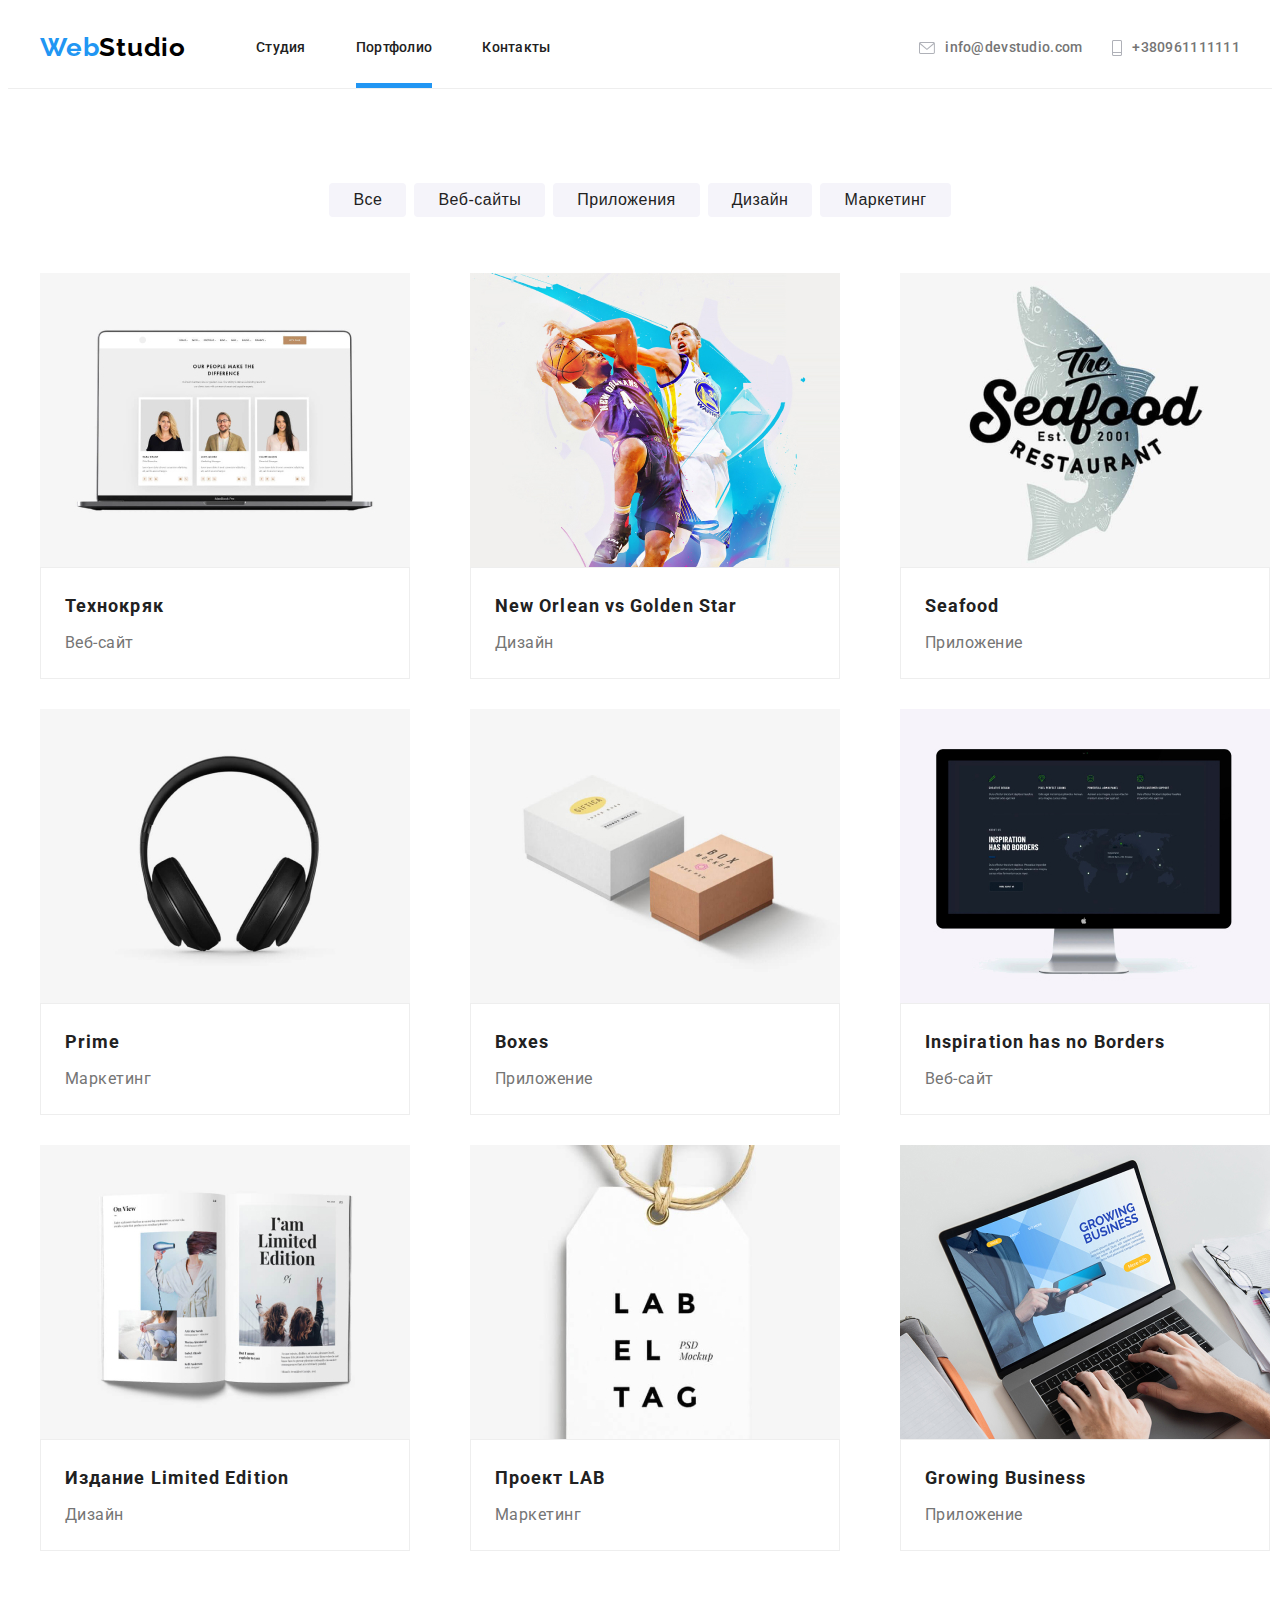
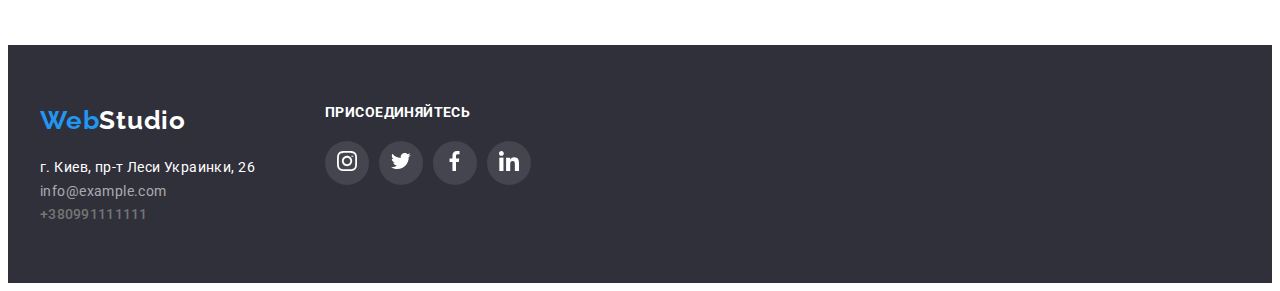
==== portfolio.html @ 155edfb6 "что-то делал))" ====
<!DOCTYPE html>
<html lang="ru">
  <head>
    <meta charset="UTF-8" />
    <meta http-equiv="X-UA-Compatible" content="IE=edge" />
    <meta name="viewport" content="width=device-width, initial-scale=1.0" />
    <title>Portfolio</title>
    <link rel="preconnect" href="https://fonts.gstatic.com" />
    <link
      href="https://fonts.googleapis.com/css2?family=Raleway:wght@700&family=Roboto:wght@400;500;700;900&display=swap"
      rel="stylesheet"
    />
    <link
      rel="stylesheet"
      href="https://cdnjs.cloudflare.com/ajax/libs/modern-normalize/1.0.0/modern-normalize.min.css"
      integrity="sha512-ISS7cAi1PEhQ8jnbJpJZMd29NlhNj4AWYyLOSp2CE/CsHxTCu+r+t0D2yoJudVrd0/8fTVPUVDzY5Tvli75u/g=="
      crossorigin="anonymous"
    />
    <link
      rel="stylesheet"
      href="https://cdnjs.cloudflare.com/ajax/libs/animate.css/4.1.1/animate.min.css"
    />
    <link rel="stylesheet" href="./css/style.css" />
  </head>
  <!--верхняя строка-->
  <body>
    <!--заголовок-->
    <header class="header">
      <div class="header-container">
        <nav class="navigation">
          <a
            class="logo-light-teme logo-text-header logo link"
            href="./portfolio.html"
            ><span class="logo-text">Web</span>Studio</a
          >

          <ul class="navigation-list list">
            <li class="navigation-item">
              <a class="navigation-link link" href="./index.html">Студия</a>
            </li>

            <li class="navigation-item">
              <a
                class="navigation-link link active-page-link"
                href="./portfolio.html"
                ><span class="active">Портфолио</span></a
              >
            </li>

            <li class="navigation-item">
              <a class="navigation-link link" href="">Контакты</a>
            </li>
          </ul>
        </nav>

        <ul class="contact-list list">
          <li class="header-links-item">
            <a href="mailto:info@devstudio.com" class="contact-link link"
              ><svg class="header-icons" fill="currentColour">
                <use href="./images/sprite.svg#icon-envelope"></use>
              </svg>
              info@devstudio.com</a
            >
          </li>
          <li class="header-links-item">
            <a href="tel:+380961111111" class="contact-link link"
              ><svg class="header-icons-tel" fill="currentColour">
                <use href="./images/sprite.svg#icon-Vector"></use>
              </svg>
              +380961111111</a
            >
          </li>
        </ul>
      </div>
    </header>
    <main>
      <!--Herro-->

      <section class="herro-portfolio">
        <div class="container">
          <h1 class="herro-title visually-hidden">Основной блок</h1>
          <ul class="herro-list list">
            <li class="herro-link">
              <button class="model-btn1" type="submit">Все</button>
            </li>
            <li class="herro-link">
              <button class="model-btn1" type="submit">Веб-сайты</button>
            </li>
            <li class="herro-link">
              <button class="model-btn1" type="submit">Приложения</button>
            </li>
            <li class="herro-link">
              <button class="model-btn1" type="submit">Дизайн</button>
            </li>
            <li class="herro-link">
              <button class="model-btn1" type="submit">Маркетинг</button>
            </li>
          </ul>

          <!--ABOUT-->

          <ul class="about-list-portfolio list">
            <li class="about-link">
              <a class="teem-list-link-wraper link" href=""
                ><div class="teem-list-content-wraper">
                  <img
                    class="img-about"
                    src="./images/portfolio/img1.jpg"
                    alt="ноутбук"
                    width="370"
                    height="294"
                  />
                  <p class="overlay">
                    Технокряк это современная площадка распространения
                    коронавируса. Компании используют эту платформу для
                    цифрового шпионажа и атак на защищённые сервера конкурентов.
                  </p>
                </div>
                <div class="about-border-portfolio">
                  <h2 class="about-title-portfolio">Технокряк</h2>
                  <p class="about-item link">Веб-сайт</p>
                </div></a
              >
            </li>
            <li class="about-link">
              <a class="teem-list-link-wraper link" href=""
                ><div class="teem-list-content-wraper">
                  <img
                    class="img-about"
                    src="./images/portfolio/img2.jpg"
                    alt="постер"
                    width="370"
                    height="294"
                  />
                  <p class="overlay">
                    Технокряк это современная площадка распространения
                    коронавируса. Компании используют эту платформу для
                    цифрового шпионажа и атак на защищённые сервера конкурентов.
                  </p>
                </div>

                <div class="about-border-portfolio">
                  <h2 class="about-title-portfolio">
                    New Orlean vs Golden Star
                  </h2>
                  <p class="about-item link">Дизайн</p>
                </div></a
              >
            </li>
            <li class="about-link">
              <a class="teem-list-link-wraper link" href=""
                ><div class="teem-list-content-wraper">
                  <img
                    class="img-about"
                    src="./images/portfolio/img3.jpg"
                    alt="ресторан"
                    width="370"
                    height="294"
                  />
                  <p class="overlay">
                    Технокряк это современная площадка распространения
                    коронавируса. Компании используют эту платформу для
                    цифрового шпионажа и атак на защищённые сервера конкурентов.
                  </p>
                </div>
                <div class="about-border-portfolio">
                  <h2 class="about-title-portfolio">Seafood</h2>
                  <p class="about-item link">Приложение</p>
                </div></a
              >
            </li>
            <li class="about-link">
              <a class="teem-list-link-wraper link" href="">
                <div class="teem-list-content-wraper">
                  <img
                    class="img-about"
                    src="./images/portfolio/img4.jpg"
                    alt="наушники"
                    width="370"
                    height="294"
                  />
                  <p class="overlay">
                    Технокряк это современная площадка распространения
                    коронавируса. Компании используют эту платформу для
                    цифрового шпионажа и атак на защищённые сервера конкурентов.
                  </p>
                </div>
                <div class="about-border-portfolio">
                  <h2 class="about-title-portfolio">Prime</h2>
                  <p class="about-item link">Маркетинг</p>
                </div></a
              >
            </li>
            <li class="about-link">
              <a class="teem-list-link-wraper link" href="">
                <div class="teem-list-content-wraper">
                  <img
                    class="img-about"
                    src="./images/portfolio/img5.jpg"
                    alt="проект"
                    width="370"
                    height="294"
                  />
                  <p class="overlay">
                    Технокряк это современная площадка распространения
                    коронавируса. Компании используют эту платформу для
                    цифрового шпионажа и атак на защищённые сервера конкурентов.
                  </p>
                </div>
                <div class="about-border-portfolio">
                  <h2 class="about-title-portfolio">Boxes</h2>
                  <p class="about-item link">Приложение</p>
                </div></a
              >
            </li>
            <li class="about-link">
              <a class="teem-list-link-wraper link" href=""
                ><div class="teem-list-content-wraper">
                  <img
                    class="img-about"
                    src="./images/portfolio/img6.jpg"
                    alt="монитор"
                    width="370"
                    height="294"
                  />
                  <p class="overlay">
                    Технокряк это современная площадка распространения
                    коронавируса. Компании используют эту платформу для
                    цифрового шпионажа и атак на защищённые сервера конкурентов.
                  </p>
                </div>
                <div class="about-border-portfolio">
                  <h2 class="about-title-portfolio">
                    Inspiration has no Borders
                  </h2>
                  <p class="about-item link">Веб-сайт</p>
                </div></a
              >
            </li>
            <li class="about-link">
              <a class="teem-list-link-wraper link" href=""
                ><div class="teem-list-content-wraper">
                  <img
                    class="img-about"
                    src="./images/portfolio/img7.jpg"
                    alt="книга"
                    width="370"
                    height="294"
                  />
                  <p class="overlay">
                    Технокряк это современная площадка распространения
                    коронавируса. Компании используют эту платформу для
                    цифрового шпионажа и атак на защищённые сервера конкурентов.
                  </p>
                </div>
                <div class="about-border-portfolio">
                  <h2 class="about-title-portfolio">Издание Limited Edition</h2>
                  <p class="about-item link">Дизайн</p>
                </div></a
              >
            </li>
            <li class="about-link">
              <a class="teem-list-link-wraper link" href=""
                ><div class="teem-list-content-wraper">
                  <img
                    class="img-about"
                    src="./images/portfolio/img8.jpg"
                    alt="дизайн"
                    width="370"
                    height="294"
                  />
                  <p class="overlay">
                    Технокряк это современная площадка распространения
                    коронавируса. Компании используют эту платформу для
                    цифрового шпионажа и атак на защищённые сервера конкурентов.
                  </p>
                </div>
                <div class="about-border-portfolio">
                  <h2 class="about-title-portfolio">Проект LAB</h2>
                  <p class="about-item link">Маркетинг</p>
                </div></a
              >
            </li>
            <li class="about-link">
              <a class="teem-list-link-wraper link" href=""
                ><div class="teem-list-content-wraper">
                  <img
                    class="img-about"
                    src="./images/portfolio/img9.jpg"
                    alt="ноутбук набор текста"
                    width="370"
                    height="294"
                  />
                  <p class="overlay">
                    Технокряк это современная площадка распространения
                    коронавируса. Компании используют эту платформу для
                    цифрового шпионажа и атак на защищённые сервера конкурентов.
                  </p>
                </div>
                <div class="about-border-portfolio">
                  <h2 class="about-title-portfolio">Growing Business</h2>
                  <p class="about-item link">Приложение</p>
                </div></a
              >
            </li>
          </ul>
        </div>
      </section>
    </main>
    <!--Footer-->
    <footer class="footer">
      <div class="footer-container">
        <div class="footer-wraper">
          <a
            class="logo-footer-link link logo-dark-teme logo-text-header"
            href="./index.html"
            ><span class="logo-text">Web</span>Studio</a
          >
          <address class="adress">
            <ul class="adreess-list list">
              <li class="adreess-link">
                <a
                  class="adress-item link"
                  href="https://goo.gl/maps/v6v7mnVKabn46PNZ7"
                  target="blank"
                  rel="noopener noreferrer"
                  >г. Киев, пр-т Леси Украинки, 26</a
                >
              </li>
              <li>
                <a class="adress-mail link" href="mailto:info@example.com"
                  >info@example.com</a
                >
              </li>
              <li>
                <a class="adress-tel link" href="+380991111111"
                  >+380991111111</a
                >
              </li>
            </ul>
          </address>
        </div>
        <div class="footer-wraper">
          <p class="invitation">Присоединяйтесь</p>
          <ul class="icon-list list">
            <li class="icon-list-item">
              <a href="" class="icon-item-link"
                ><div class="icon-thumb">
                  <svg class="footer-icons" width="20px" height="20px">
                    <use href="./images/sprite.svg#icon-instagram"></use>
                  </svg></div
              ></a>
            </li>
            <li class="icon-list-item">
              <a href="" class="icon-item-link"
                ><div class="icon-thumb">
                  <svg class="footer-icons" width="20px" height="20px">
                    <use href="./images/sprite.svg#icon-Vector6"></use>
                  </svg></div
              ></a>
            </li>
            <li class="icon-list-item">
              <a href="" class="icon-item-link"
                ><div class="icon-thumb">
                  <svg class="footer-icons" width="20px" height="20px">
                    <use href="./images/sprite.svg#icon-Vector7"></use>
                  </svg></div
              ></a>
            </li>
            <li class="icon-list-item">
              <a href="" class="icon-item-link"
                ><div class="icon-thumb">
                  <svg class="footer-icons" width="20px" height="20px">
                    <use href="./images/sprite.svg#icon-linkedin"></use>
                  </svg></div
              ></a>
            </li>
          </ul>
        </div>
      </div>
    </footer>
  </body>
</html>
---- css/style.css ----
:root {
  --main-font: 'Roboto', sans-serif;
  --secondary-font: Raleway, sans-serif;
  --akcent-color: #2196f3;
  --first-colour: #ffffff;
  --second-colour: #757575;
  --third-colour: #212121;
  --fourth-colour: #000000;
  --fives-colour: #eeeeee;
  --background-colour: #2f303a;
  --secondary-bg-colour: #f5f4fa;
  --vectorsbg: #f5f4fa;
  --vectors: #afb1b8;
  --footervectorsbg: rgba(255, 255, 255, 0.1);
}
body {
  font-family: var(--main-font);
}
h1,
h2,
h3,
h4,
h5,
h6,
p {
  margin: 0;
}
ul,
ol {
  margin: 0;
  padding: 0;
}
img {
  display: block;
}
.visually-hidden {
  position: absolute !important;
  clip: rect(1px 1px 1px 1px); /* IE6, IE7 */
  clip: rect(1px, 1px, 1px, 1px);
  padding: 0 !important;
  border: 0 !important;
  height: 1px !important;
  width: 1px !important;
  overflow: hidden;
}
.link {
  text-decoration: none;
}
.list {
  list-style: none;
}
.adress {
  font-style: normal;
}

.logo-text {
  font-family: 'Raleway', sans-serif;
  font-weight: bold;
  font-size: 26px;
  line-height: 1.19;
  letter-spacing: 0.03em;
  color: #2196f3;
}

.logo link {
  font-family: var(--secondary-font);

  font-weight: 700;
  font-size: 26px;
  line-height: 1.19;
  letter-spacing: 0.03em;

  /*color: #2196f3;*/
}
.container {
  width: 1200px;
  margin: 0 auto;
  padding-left: 15px;
  padding-right: 15px;
}
.header-container {
  width: 1200px;
  margin: 0 auto;
  padding-left: 15px;
  padding-right: 15px;
  display: flex;
}

/*===========HEADER==========*/
.header {
  display: flex;
  align-items: center;

  background-color: var(--first-colour);

  border-bottom: var(--fives-colour) 1px solid;
}
.header-icons-tel {
  width: 10px;
  height: 16px;
  margin-right: 10px;
}
.active-page-link {
  color: var(--akcent-color);
  position: relative;
  transition-duration: 250ms;
  transition-timing-function: cubic-bezier(0.4, 0, 0.2, 1);
}
.active-page-link:visited {
  color: var(--akcent-color);
}

.header-icons {
  width: 16px;
  height: 12px;
  margin-right: 10px;
}
.header-links-item {
  fill: var(--vectors);
}

.header-links-item:hover,
.header-links-item:focus {
  color: var(--akcent-color);
  fill: #2196f3;
}
.header-links-item:not(:last-child) {
  margin-left: auto;
  margin-right: 30px;
}
.img-about {
  display: flex;
}

.logo {
  margin-right: 70px;
  padding-top: 24px;
  padding-bottom: 25px;
}
.navigation {
  display: flex;
  align-items: center;
}
.navigation-list {
  display: flex;
  align-items: center;
}

.navigation-item:not(:last-child) {
  margin-right: 50px;
}
.logo-text-header {
  font-family: var(--secondary-font);
  font-style: normal;
  font-weight: bold;
  font-size: 26px;
  line-height: 1.19;

  letter-spacing: 0.03em;

  color: var(--fourth-colour);
}
.navigation-link {
  display: block;
  font-size: 14px;
  font-weight: 500;
  line-height: 1.14;
  letter-spacing: 0.02em;
  text-align: left;
  color: var(--third-colour);
  padding-top: 32px;
  padding-bottom: 32px;
  position: relative;
}

.active-page-link::after {
  content: '';
  width: 100%;
  height: 5px;
  background-color: var(--akcent-color);
  display: block;
  position: absolute;
  left: 0;
  bottom: 0;
  opacity: 0;
  transition: opacity 250ms cubic-bezier(0.4, 0, 0.2, 1);
}

.active-page-link::after {
  opacity: 1;
}

.navigation-link:hover,
.navigation-link:focus {
  color: var(--akcent-color);
  transition-duration: 250ms;
  transition-timing-function: cubic-bezier(0.4, 0, 0.2, 1);
}
.navigation-link:active {
  color: var(--akcent-color);
}

.contact-link {
  display: flex;
  align-items: center;
  font-weight: 500;
  font-size: 14px;
  line-height: 1.14;
  letter-spacing: 0.02em;
  padding-top: 32px;
  padding-bottom: 32px;

  color: var(--second-colour);
}

.contact-link:hover .header-icons,
.contact-link:focus .header-icons,
.contact-link:hover,
.contact-link:focus {
  color: var(--akcent-color);
  fill: var(--akcent-color);
  transition-duration: 250ms;
  transition-timing-function: cubic-bezier(0.4, 0, 0.2, 1);
}

.contact-list {
  display: flex;
  align-items: center;

  margin-left: auto;
}

/*=========HERO========*/
.herro {
  background-color: var(--background-colour);
  text-align: center;
  padding-bottom: 200px;
  padding-top: 200px;
  background-image: linear-gradient(
      rgba(47, 48, 58, 0.4),
      rgba(47, 48, 58, 0.4)
    ),
    url(../images/herro/Img.jpg);
  background-repeat: no-repeat;
  background-size: cover;
}

.herro-link {
  border-radius: 4px;
}

.herro-link:not(:last-child) {
  margin-right: 8px;
}
.herro-portfolio {
  text-align: center;
  padding-bottom: 94px;
  padding-top: 94px;
}

.about-border-portfolio {
  background-color: var(--first-colour);
  padding-right: 24px;
  padding-left: 24px;
  padding-top: 20px;
  padding-bottom: 20px;
  text-align: left;
  border: var(--fives-colour) 1px solid;
}

.about-list-portfolio {
  display: flex;
  justify-content: space-between;
  flex-wrap: wrap;
}
.herro-title {
  font-weight: 900;
  font-size: 44px;
  line-height: 1.36;
  letter-spacing: 0.06em;

  color: var(--first-colour);
  margin-bottom: 30px;

  text-transform: uppercase;
}
.model-btn {
  box-shadow: 0px 4px 4px rgba(0, 0, 0, 0.15);
  border-radius: 4px;
  border: none;
  min-width: 200px;
  height: 50px;
  font-weight: 700;
  font-size: 16px;
  line-height: 1.87;
  padding-bottom: 200px;

  letter-spacing: 0.06em;

  color: var(--first-colour);
  padding: 10px 32px;
  background-color: var(--akcent-color);
  transition-duration: 250ms;
  transition-timing-function: cubic-bezier(0.4, 0, 0.2, 1);
}
.model-btn1 {
  background: var(--secondary-bg-colour);
  border-radius: 4px;
  font-weight: 500;
  font-size: 16px;
  padding-top: 6px;
  padding-left: 22px;
  padding-right: 22px;
  padding-bottom: 6px;
  letter-spacing: 0.03em;
  border-width: 2px;
  outline: none;
  color: var(--third-colour);
  border-color: transparent;
  transition-duration: 250ms;
  transition-timing-function: cubic-bezier(0.4, 0, 0.2, 1);
}

.model-btn:hover,
.model-btn:focus {
  background-color: var(--akcent-color);
  transition-duration: 250ms;
  transition-timing-function: cubic-bezier(0.4, 0, 0.2, 1);
}
.model-btn1:hover,
.model-btn1:focus {
  background-color: var(--akcent-color);
  color: var(--first-colour);
  border-color: var(--akcent-color);
  border-width: 2px;
  border-color: transparent;
  cursor: pointer;

  box-shadow: 0px 3px 1px rgba(0, 0, 0, 0.1), 0px 1px 2px rgba(0, 0, 0, 0.08),
    0px 2px 2px rgba(0, 0, 0, 0.12);
  transition-duration: 250ms;
  transition-timing-function: cubic-bezier(0.4, 0, 0.2, 1);
}
.model-btn1:active {
  box-shadow: none;
}

.herro-list {
  display: flex;
  margin-bottom: 56px;
  justify-content: center;
}
/*.herro-list .herro-link + .herro-link {
  margin-left: 30px;*/

/*================ABOUT===========*/
.about-border {
  border: solid 1px;
  border-top: none;
}

.features {
  padding-top: 94px;
  padding-bottom: 47px;
}
.features-icons {
  margin-bottom: 30px;
  justify-content: center;
  display: flex;
  width: 270px;
  height: 120px;
  background-color: var(--vectorsbg);
  align-items: center;
}

.about-list {
  display: flex;
}
.about-mini-title {
  font-weight: 700;
  font-size: 14px;
  line-height: 1.14;
  letter-spacing: 0.03em;
  text-transform: uppercase;
  color: var(--third-colour);
  margin-bottom: 10px;
}
.about-subtitle {
  font-weight: 400;
  font-size: 14px;
  line-height: 1.71;
  letter-spacing: 0.03em;
  color: var(--second-colour);
}
.about-title-portfolio {
  font-weight: 700;
  font-size: 18px;
  line-height: 2;
  letter-spacing: 0.06em;
  color: var(--third-colour);
  margin-bottom: 4px;
}
.about-item {
  font-weight: normal;
  font-size: 16px;
  line-height: 1.87;
  letter-spacing: 0.03em;
  color: var(--second-colour);
}
.about-item:not(:last-child) {
  margin-right: 30px;
}
link {
  display: block;
}
.about-link {
  transition-duration: 250ms;
  transition-timing-function: cubic-bezier(0.4, 0, 0.2, 1);
  margin-bottom: 30px;
  margin-right: -30px;
}
.about-link:hover {
  box-shadow: 0px 1px 1px rgba(0, 0, 0, 0.12), 0px 4px 4px rgba(0, 0, 0, 0.06),
    1px 4px 6px rgba(0, 0, 0, 0.16);
}
.link:focus {
  box-shadow: 0px 1px 1px rgba(0, 0, 0, 0.12), 0px 4px 4px rgba(0, 0, 0, 0.06),
    1px 4px 6px rgba(0, 0, 0, 0.16);
}
.about-link:nth-last-child(-n + 3) {
  margin-bottom: 0;
}
/*==========Section3==========*/
.about {
  padding-top: 94px;
  padding-bottom: 94px;
  background-color: var(--first-colour);
}
.overlay-portfolio {
  width: 205px;
  height: 16px;

  font-family: Roboto;
  font-style: normal;
  font-weight: bold;
  font-size: 14px;
  line-height: 1.14;
  text-align: center;
  position: absolute;
  bottom: 0;
  left: 0;
  width: 370px;
  height: 70px;
  background-color: rgba(47, 48, 58, 0.8);
  padding-top: 27px;
  padding-bottom: 27px;
  padding-left: 82px;
  padding-right: 82px;
  color: var(--first-colour);
}
.section3-list {
  display: flex;
  /* justify-content: space-between;*/
}
.about-title {
  font-weight: 700;
  font-size: 36px;
  line-height: 1.17;
  text-align: center;
  letter-spacing: 0.03em;
  margin-bottom: 50px;
  color: var(--third-colour);
}
.section3-about {
  padding-bottom: 94px;
  padding-top: 47px;
}
.section3-item {
  margin-right: 30px;
  position: relative;
}

/*===========section4==========*/

.about {
  background-color: var(--secondary-bg-colour);
}
.section4-item {
  box-shadow: 0px 1px 3px rgba(0, 0, 0, 0.12), 0px 1px 1px rgba(0, 0, 0, 0.14),
    0px 2px 1px rgba(0, 0, 0, 0.2);
  border-radius: 0px 0px 4px 4px;
  width: 270px;
  background: var(--second-colour);
}
.section4-item:not(:last-child) {
  margin-right: 30px;
}
.section4-teem {
  padding-top: 30px;
  padding-bottom: 30px;
  padding-left: 32px;
  padding-right: 32px;
  background-color: var(--first-colour);
}

.section4-list {
  display: flex;
  justify-content: space-between;
  margin: 0 auto;
}

.section4-title {
  font-weight: 500;
  font-size: 16px;
  line-height: 1.19;
  text-align: center;
  letter-spacing: 0.03em;
  color: var(--third-colour);
  margin-bottom: 10px;
}

.section4-subtitle {
  font-weight: 400;
  font-size: 16px;
  line-height: 1.19;
  text-align: center;
  letter-spacing: 0.03em;
  color: var(--second-colour);
  margin-bottom: 30px;
}
.social-list-link {
  display: flex;
  justify-content: center;
  align-items: center;
  width: 44px;
  height: 44px;
  border-radius: 50%;
  background-color: var(--first-colour);
}
.icons-thumb {
  display: flex;
  height: 44px;
  width: 44px;
  justify-content: center;
  align-items: center;
  border-radius: 50%;
}

.social-list {
  display: flex;
  justify-content: space-between;
}
.social-list-icon {
  fill: var(--vectors);
}
.social-list-link:focus .icons-thumb,
.social-list-link:hover .icons-thumb,
.social-list-link:focus .social-list-icon,
.social-list-link:hover .social-list-icon {
  fill: var(--first-colour);
  background-color: var(--akcent-color);
  transition-duration: 250ms;
  transition-timing-function: cubic-bezier(0.4, 0, 0.2, 1);
}
/*==========components=======*/
.logo-light-teme {
  color: var(--fourth-colour);
}
.logo-dark-teme {
  color: var(--first-colour);
}
/*===========Partners=========*/
.partners {
  padding-top: 94px;
  padding-bottom: 94px;
}
.partners-icon {
  fill: var(--vectors);
}
.partners-link {
  transition-duration: 2350ms;
  transition-timing-function: cubic-bezier(0.4, 0, 0.2, 1);

  box-sizing: border-box;

  display: flex;
  align-items: center;
  justify-content: center;
  fill: var(--vectors);
}
.partners-thumb {
  width: 170px;
  height: 90px;
  border: 1px solid var(--vectors);
  border-radius: 4px;
  display: flex;
  justify-content: center;
  align-items: center;
}

.partners-list {
  display: flex;
  justify-content: space-between;
}
.partners-link:hover .partners-icon {
  fill: var(--akcent-color);
  transition-duration: 250ms;
  transition-timing-function: cubic-bezier(0.4, 0, 0.2, 1);
}
.partners-link:hover .partners-thumb {
  border: 1px solid var(--akcent-color);
  transition-duration: 250ms;
  transition-timing-function: cubic-bezier(0.4, 0, 0.2, 1);
}

.partners-link:focus .partners-icon {
  fill: var(--akcent-color);
  transition-duration: 250ms;
  transition-timing-function: cubic-bezier(0.4, 0, 0.2, 1);
}
.partners-link:focus .partners-thumb {
  border: 1px solid var(--akcent-color);

  outline: none;
}

.container-partners {
  width: 1200px;
  margin: 0 auto;
  padding-left: 15px;
  padding-right: 15px;
}
/*=========footer=======*/
footer {
  background-color: var(--background-colour);
  padding: 60px 0;
}
.footer-container {
  display: flex;
  width: 1200px;
  margin: 0 auto;
  padding-left: 15px;
  padding-right: 15px;
}
.adress {
  margin-top: 20px;
}
.footer-wraper {
  display: inline-block;
}

.adress-item {
  transition-duration: 250ms;
  transition-timing-function: cubic-bezier(0.4, 0, 0.2, 1);
  font-weight: 400;
  font-size: 14px;
  line-height: 1.71;
  margin-bottom: 20px;
  letter-spacing: 0.03em;
  margin-bottom: 9px;

  color: var(--first-colour);
}
.adress-mail {
  transition-duration: 250ms;
  transition-timing-function: cubic-bezier(0.4, 0, 0.2, 1);
  font-weight: 400;
  font-size: 14px;
  line-height: 1.71;
  margin-bottom: 9px;
  letter-spacing: 0.03em;

  color: rgba(255, 255, 255, 0.6);
}
.adress-tel {
  transition-duration: 250ms;
  transition-timing-function: cubic-bezier(0.4, 0, 0.2, 1);
  font-weight: 500;
  font-size: 14px;
  line-height: 1.14;
  letter-spacing: 0.02em;

  color: var(--second-colour);
}
.adreess-link {
  transition-duration: 250ms;
  transition-timing-function: cubic-bezier(0.4, 0, 0.2, 1);
}
.adress-item:hover,
.adress-item:focus {
  color: var(--akcent-color);
  transition-duration: 250ms;
  transition-timing-function: cubic-bezier(0.4, 0, 0.2, 1);
}
.adress-tel:hover,
.adress-tel:focus {
  color: var(--akcent-color);
  transition-duration: 250ms;
  transition-timing-function: cubic-bezier(0.4, 0, 0.2, 1);
}
.adress-mail:hover,
.adress-mail:focus {
  color: var(--akcent-color);
  transition-duration: 250ms;
  transition-timing-function: cubic-bezier(0.4, 0, 0.2, 1);
}
.icon-list {
  display: flex;
  align-items: center;
}

.footer-wraper:not(:last-child) {
  margin-right: 70px;
}
.icon-list-item {
  box-sizing: inherit;
  justify-content: space-between;
}
.icon-item-link {
  display: flex;
  justify-content: center;
  align-items: center;
  width: 44px;
  height: 44px;
  border-radius: 50%;
  background-color: var(--footervectorsbg);
}
.icon-item-link:hover,
.icon-item-link:focus {
  background-color: var(--akcent-color);
  transition-duration: 250ms;
  transition-timing-function: cubic-bezier(0.4, 0, 0.2, 1);
}
.footer-icons {
  fill: var(--first-colour);
}
.invitation {
  font-family: var(--main-font);
  font-style: normal;
  font-weight: bold;
  font-size: 14px;
  line-height: 1.14;
  letter-spacing: 0.03em;
  text-transform: uppercase;

  color: var(--first-colour);
  margin-bottom: 20px;
}
.icon-list-item:not(:last-child) {
  margin-right: 10px;
}
.overlay {
  position: absolute;
  top: 0;
  left: 0;
  background: rgba(33, 150, 243, 0.9);
  color: var(--first-colour);

  height: 100%;
  overflow: scroll;
  transform: translateY(100%);
  transition: transform 250ms;
  transition-timing-function: cubic-bezier(0.4, 0, 0.2, 1);
}
.teem-list-content-wraper {
  position: relative;
  overflow: hidden;
}
.teem-list-link-wraper:hover .overlay,
.teem-list-link-wraper:focus .overlay {
  transform: translateY(0%);
}
.backdrop {
  position: fixed;
  top: 0;
  left: 0;
  width: 100vw;
  height: 100vh;
  transition: all 250ms linear;
}
.modal {
  position: absolute;
  top: 50%;
  left: 50%;
  transform: translate(-50%, -50%);
  width: 528px;
  height: 581px;
  background-color: var(--first-colour);
  padding: 40px;
}
.modal-close-btn {
  position: absolute;
  top: 8px;
  right: 8px;
  width: 30px;
  height: 30px;
  background: transparent;
  border: 1px solid rgba(0, 0, 0, 0.1);
  border-radius: 50%;
  cursor: pointer;
}
.is-hidden {
  opacity: 0;
  visibility: hidden;
  pointer-events: none;
}
.model-text {
  font-family: var(--main-font);
  font-style: normal;
  font-weight: bold;
  font-size: 20px;
  line-height: 1.15;
  text-align: center;
  letter-spacing: 0.03em;

  color: var(--third-colour);
  margin-bottom: 12px;
}
.modal-form {
  display: flex;
  flex-direction: column;
}
.modal-form-input {
  width: 100%;
  height: 40px;

  border: 1px solid rgba(33, 33, 33, 0.2);

  border-radius: 4px;
  padding-left: 42px;
  transition: border-colour 250ms;
  transition-timing-function: cubic-bezier(0.4, 0, 0.2, 1);
}
.modal-form-input:focus {
  outline: none;
  border-color: var(--akcent-color);
}
.modal-icon {
  display: block;
  position: absolute;
  top: 50%;
  left: 15px;
  transform: translateY(-50%);
  transition: background-colour 250ms;
}
.modal-form-field {
  position: relative;
}
.modal-form-input-wraper {
  position: relative;
  display: block;
  margin-top: 4px;
  margin-bottom: 10px;
}
.modal-form-input:focus + .modal-icon {
  fill: var(--akcent-color);
}
.modal-form-message {
  width: 100%;
  height: 120px;
  border: 1px solid rgba(33, 33, 33, 0.2);

  border-radius: 4px;
  padding: 12px 16px;
  resize: none;
}
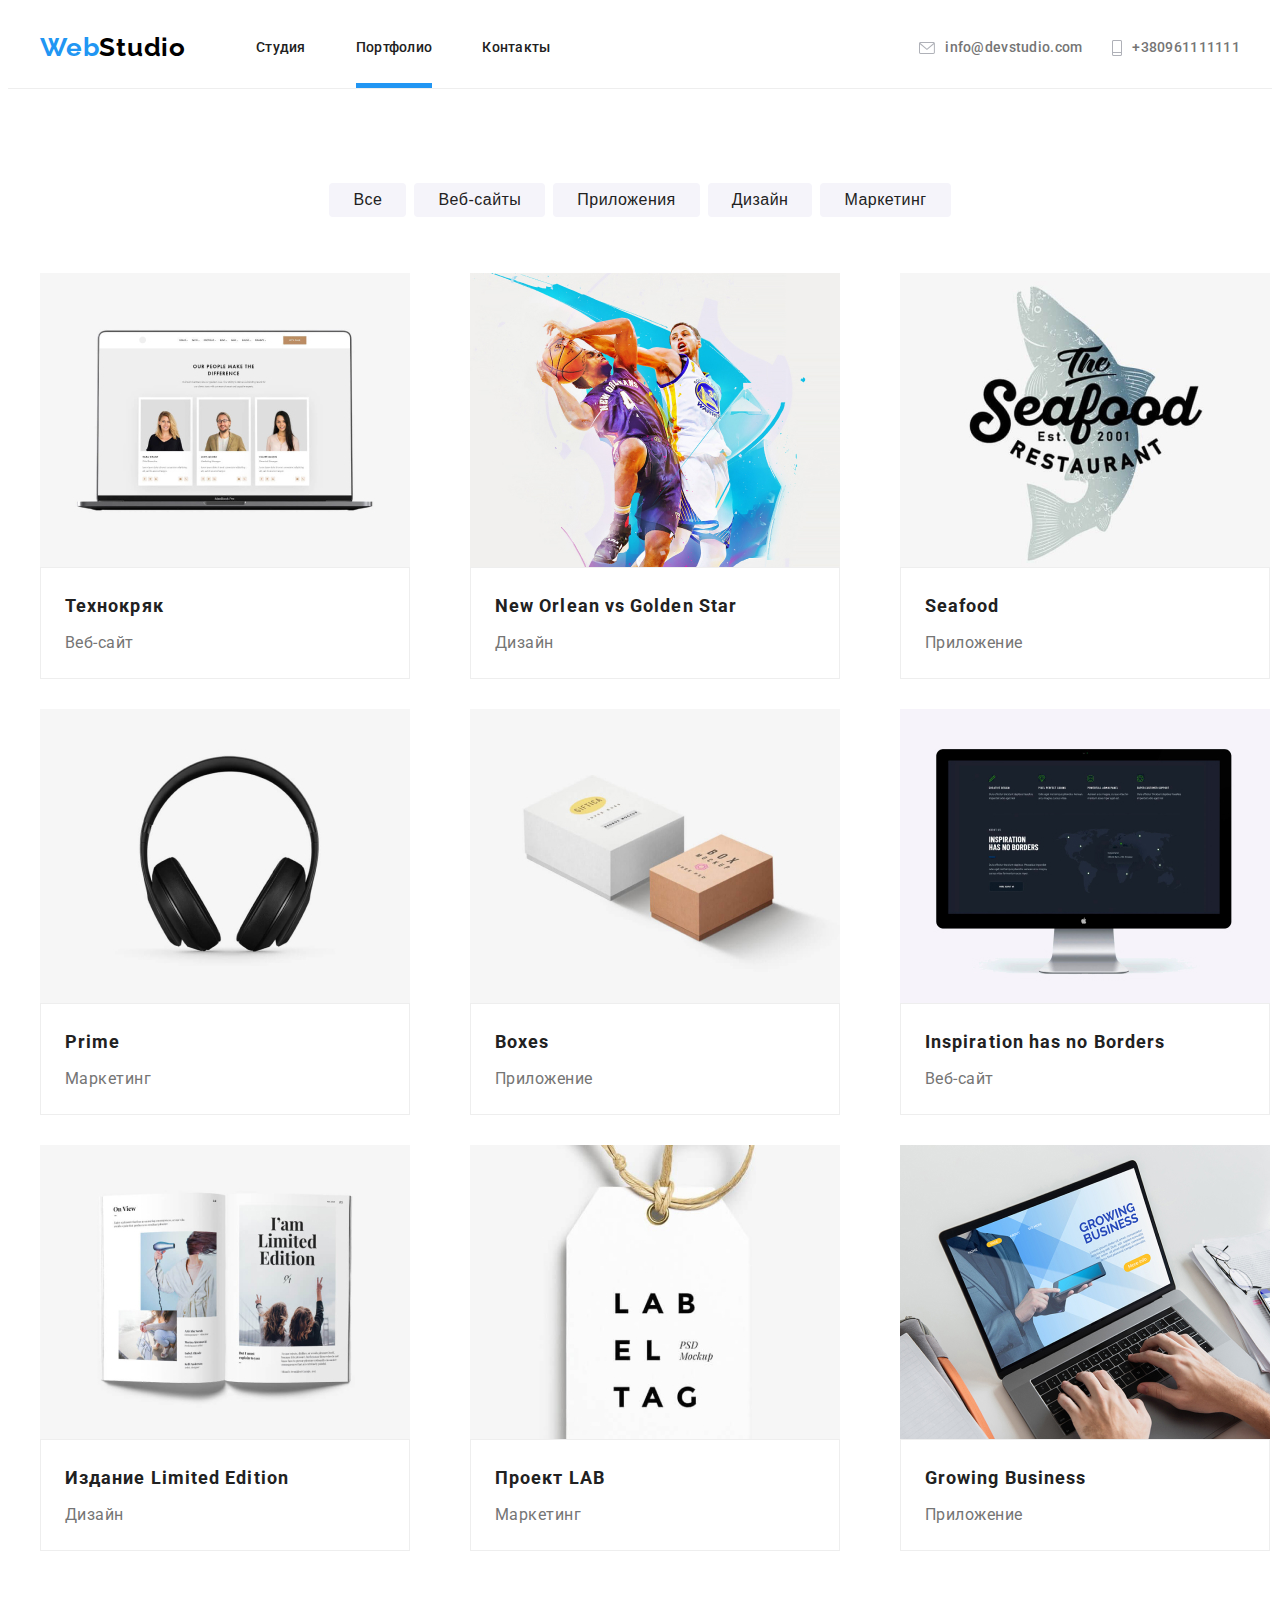
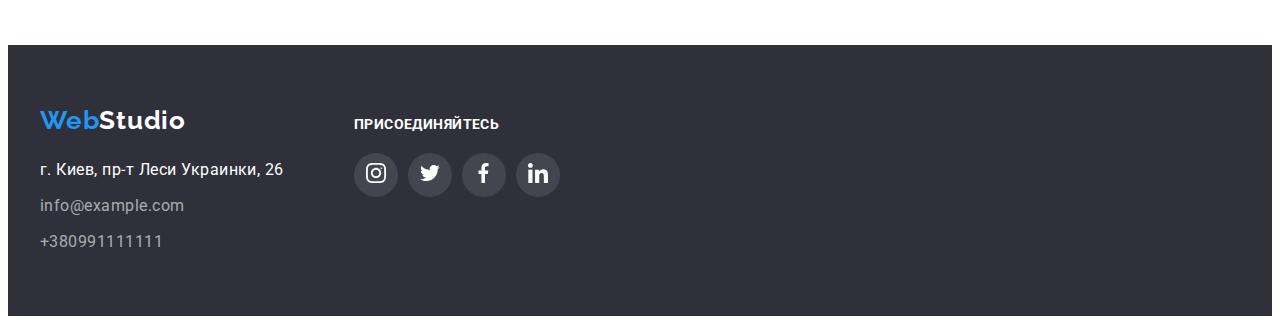
==== commit a49802f1: "исправил футер" ====
--- a/portfolio.html
+++ b/portfolio.html
@@ -327,20 +327,20 @@
                   >г. Киев, пр-т Леси Украинки, 26</a
                 >
               </li>
-              <li>
-                <a class="adress-mail link" href="mailto:info@example.com"
+              <li class="adreess-link">
+                <a class="footer-contacts link" href="mailto:info@example.com"
                   >info@example.com</a
                 >
               </li>
-              <li>
-                <a class="adress-tel link" href="+380991111111"
+              <li class="adreess-link">
+                <a class="footer-contacts link" href="+380991111111"
                   >+380991111111</a
                 >
               </li>
             </ul>
           </address>
         </div>
-        <div class="footer-wraper">
+        <div class="footer-wraper-social">
           <p class="invitation">Присоединяйтесь</p>
           <ul class="icon-list list">
             <li class="icon-list-item">
--- a/css/style.css
+++ b/css/style.css
@@ -171,6 +171,7 @@
   padding-top: 32px;
   padding-bottom: 32px;
   position: relative;
+  transition: color 250ms cubic-bezier(0.4, 0, 0.2, 1);
 }
 
 .active-page-link::after {
@@ -209,8 +210,11 @@
   letter-spacing: 0.02em;
   padding-top: 32px;
   padding-bottom: 32px;
-
+  transition: color 250ms cubic-bezier(0.4, 0, 0.2, 1);
   color: var(--second-colour);
+}
+.header-icons {
+  transition: fill 250ms cubic-bezier(0.4, 0, 0.2, 1);
 }
 
 .contact-link:hover .header-icons,
@@ -314,11 +318,12 @@
   padding-bottom: 6px;
   letter-spacing: 0.03em;
   border-width: 2px;
-  outline: none;
+
   color: var(--third-colour);
   border-color: transparent;
-  transition-duration: 250ms;
-  transition-timing-function: cubic-bezier(0.4, 0, 0.2, 1);
+  transition: color 250ms cubic-bezier(0.4, 0, 0.2, 1),
+    background-color 250ms cubic-bezier(0.4, 0, 0.2, 1),
+    box-shadow 250ms cubic-bezier(0.4, 0, 0.2, 1);
 }
 
 .model-btn:hover,
@@ -350,8 +355,15 @@
   margin-bottom: 56px;
   justify-content: center;
 }
-/*.herro-list .herro-link + .herro-link {
-  margin-left: 30px;*/
+.teem-list-link-wraper {
+  display: block;
+  transition: box-shadow 250ms cubic-bezier(0.4, 0, 0.2, 1);
+}
+.teem-list-link-wraper:hover,
+.teem-list-link-wraper:focus {
+  box-shadow: 0px 1px 1px rgba(0, 0, 0, 0.12), 0px 4px 4px rgba(0, 0, 0, 0.06),
+    1px 4px 6px rgba(0, 0, 0, 0.16);
+}
 
 /*================ABOUT===========*/
 .about-border {
@@ -437,26 +449,23 @@
   background-color: var(--first-colour);
 }
 .overlay-portfolio {
-  width: 205px;
-  height: 16px;
-
-  font-family: Roboto;
-  font-style: normal;
+  width: 100%;
+  height: 70px;
+  display: flex;
+  position: absolute;
+
+  justify-content: center;
+  align-items: center;
   font-weight: bold;
   font-size: 14px;
   line-height: 1.14;
+  letter-spacing: 0.03em;
+  color: var(--first-colour);
   text-align: center;
-  position: absolute;
+  text-transform: uppercase;
   bottom: 0;
   left: 0;
-  width: 370px;
-  height: 70px;
-  background-color: rgba(47, 48, 58, 0.8);
-  padding-top: 27px;
-  padding-bottom: 27px;
-  padding-left: 82px;
-  padding-right: 82px;
-  color: var(--first-colour);
+  background: rgba(47, 48, 58, 0.8);
 }
 .section3-list {
   display: flex;
@@ -635,56 +644,47 @@
   background-color: var(--background-colour);
   padding: 60px 0;
 }
+
 .footer-container {
-  display: flex;
+  padding: 0 15px;
   width: 1200px;
   margin: 0 auto;
-  padding-left: 15px;
-  padding-right: 15px;
+  display: flex;
+  align-items: baseline;
 }
 .adress {
+  display: block;
+  font-style: normal;
+  font-weight: 400;
+  line-height: 1.71;
+  letter-spacing: 0.03em;
   margin-top: 20px;
 }
 .footer-wraper {
-  display: inline-block;
+  margin-right: 70px;
 }
 
 .adress-item {
-  transition-duration: 250ms;
-  transition-timing-function: cubic-bezier(0.4, 0, 0.2, 1);
+  color: var(--first-colour);
+  transition: color 250ms cubic-bezier(0.4, 0, 0.2, 1);
+  color: var(--first-colour);
+}
+
+.footer-contacts {
+  display: block;
   font-weight: 400;
-  font-size: 14px;
   line-height: 1.71;
-  margin-bottom: 20px;
-  letter-spacing: 0.03em;
+  letter-spacing: 0.03em;
+  color: rgba(255, 255, 255, 0.6);
+  transition: color 250ms cubic-bezier(0.4, 0, 0.2, 1);
+}
+.adreess-link:not(:last-child) {
   margin-bottom: 9px;
-
-  color: var(--first-colour);
-}
-.adress-mail {
-  transition-duration: 250ms;
-  transition-timing-function: cubic-bezier(0.4, 0, 0.2, 1);
-  font-weight: 400;
-  font-size: 14px;
-  line-height: 1.71;
-  margin-bottom: 9px;
-  letter-spacing: 0.03em;
-
-  color: rgba(255, 255, 255, 0.6);
-}
-.adress-tel {
-  transition-duration: 250ms;
-  transition-timing-function: cubic-bezier(0.4, 0, 0.2, 1);
-  font-weight: 500;
-  font-size: 14px;
-  line-height: 1.14;
-  letter-spacing: 0.02em;
-
-  color: var(--second-colour);
-}
-.adreess-link {
-  transition-duration: 250ms;
-  transition-timing-function: cubic-bezier(0.4, 0, 0.2, 1);
+}
+
+.footer-wraper-social {
+  width: 206px;
+  height: 80px;
 }
 .adress-item:hover,
 .adress-item:focus {
@@ -692,26 +692,18 @@
   transition-duration: 250ms;
   transition-timing-function: cubic-bezier(0.4, 0, 0.2, 1);
 }
-.adress-tel:hover,
-.adress-tel:focus {
+.footer-contacts:hover,
+.footer-contacts:focus {
   color: var(--akcent-color);
   transition-duration: 250ms;
   transition-timing-function: cubic-bezier(0.4, 0, 0.2, 1);
 }
-.adress-mail:hover,
-.adress-mail:focus {
-  color: var(--akcent-color);
-  transition-duration: 250ms;
-  transition-timing-function: cubic-bezier(0.4, 0, 0.2, 1);
-}
+
 .icon-list {
   display: flex;
-  align-items: center;
-}
-
-.footer-wraper:not(:last-child) {
-  margin-right: 70px;
-}
+  justify-content: space-between;
+}
+
 .icon-list-item {
   box-sizing: inherit;
   justify-content: space-between;
@@ -724,6 +716,7 @@
   height: 44px;
   border-radius: 50%;
   background-color: var(--footervectorsbg);
+  transition: background-color 250ms cubic-bezier(0.4, 0, 0.2, 1);
 }
 .icon-item-link:hover,
 .icon-item-link:focus {
@@ -749,18 +742,24 @@
 .icon-list-item:not(:last-child) {
   margin-right: 10px;
 }
+
+/*==========END FOOTER========*/
 .overlay {
   position: absolute;
+  height: 294px;
+  left: 0;
   top: 0;
-  left: 0;
+  transform: translateY(101%);
+  transition: transform 250ms;
   background: rgba(33, 150, 243, 0.9);
+  width: 370px;
+  padding: 63px 24px;
+  font-size: 18px;
+  line-height: 1.56;
+  vertical-align: top;
+  letter-spacing: 0.03em;
   color: var(--first-colour);
-
-  height: 100%;
-  overflow: scroll;
-  transform: translateY(100%);
-  transition: transform 250ms;
-  transition-timing-function: cubic-bezier(0.4, 0, 0.2, 1);
+  overflow: auto;
 }
 .teem-list-content-wraper {
   position: relative;
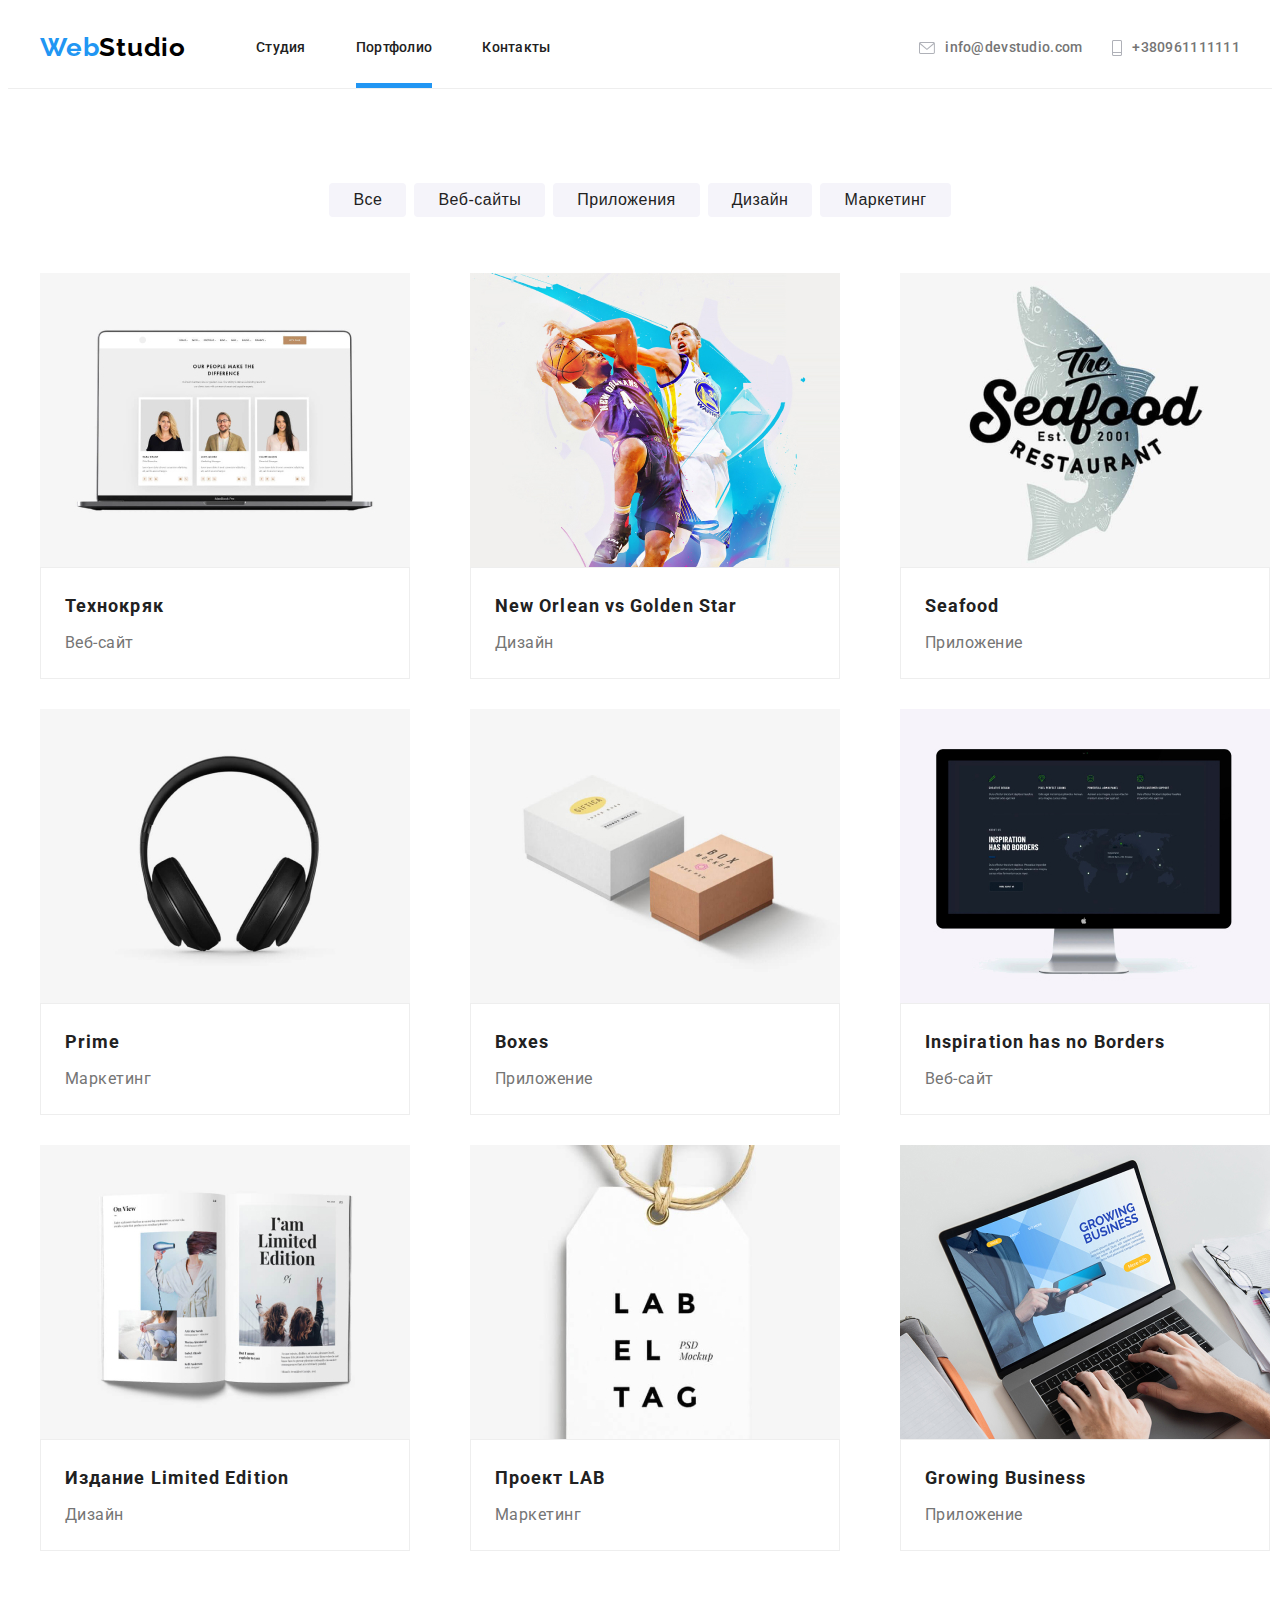
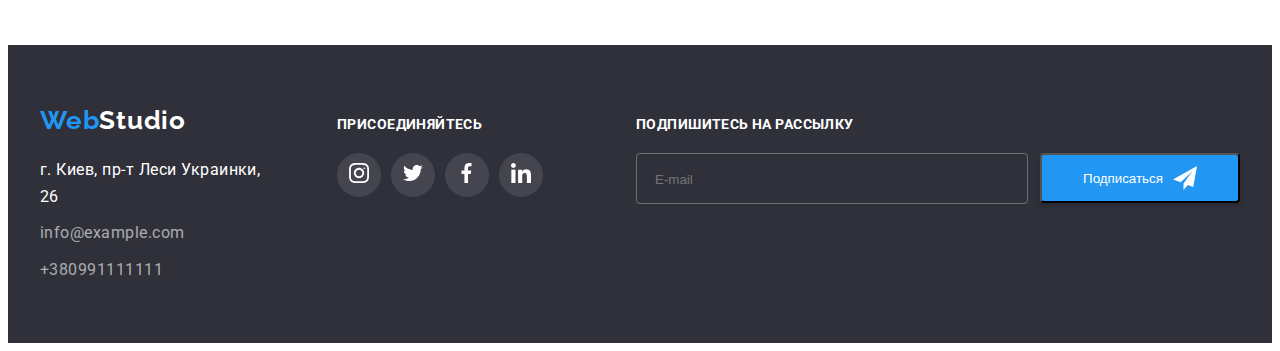
==== commit 6b28926a: "chekbox" ====
--- a/portfolio.html
+++ b/portfolio.html
@@ -377,6 +377,23 @@
             </li>
           </ul>
         </div>
+        <div class="footer-wraper-form">
+          <p class="signup-text">Подпишитесь на рассылку</p>
+
+          <div class="signup-wrap">
+            <form name="signup_form" autocomplete="on" novalidate>
+              <label>
+                <input type="email" name="email" placeholder="E-mail" />
+              </label>
+            </form>
+            <button type="submit" class="sign-btn">
+              Подписаться
+              <svg class="footer-icons" width="24" height="24">
+                <use href="./images/sprite.svg#icon-iconsend2"></use>
+              </svg>
+            </button>
+          </div>
+        </div>
       </div>
     </footer>
   </body>
--- a/css/style.css
+++ b/css/style.css
@@ -212,6 +212,8 @@
   padding-bottom: 32px;
   transition: color 250ms cubic-bezier(0.4, 0, 0.2, 1);
   color: var(--second-colour);
+  transition-duration: 250ms;
+  transition-timing-function: cubic-bezier(0.4, 0, 0.2, 1);
 }
 .header-icons {
   transition: fill 250ms cubic-bezier(0.4, 0, 0.2, 1);
@@ -223,8 +225,6 @@
 .contact-link:focus {
   color: var(--akcent-color);
   fill: var(--akcent-color);
-  transition-duration: 250ms;
-  transition-timing-function: cubic-bezier(0.4, 0, 0.2, 1);
 }
 
 .contact-list {
@@ -544,23 +544,29 @@
   width: 44px;
   height: 44px;
   border-radius: 50%;
-  background-color: var(--first-colour);
-}
-.icons-thumb {
+}
+/*.icons-thumb {
   display: flex;
   height: 44px;
   width: 44px;
   justify-content: center;
   align-items: center;
   border-radius: 50%;
-}
+}*/
 
 .social-list {
+  margin-top: 16px;
   display: flex;
   justify-content: space-between;
 }
 .social-list-icon {
   fill: var(--vectors);
+  display: flex;
+  height: 44px;
+  width: 44px;
+  justify-content: center;
+  align-items: center;
+  border-radius: 50%;
 }
 .social-list-link:focus .icons-thumb,
 .social-list-link:hover .icons-thumb,
@@ -597,6 +603,7 @@
   justify-content: center;
   fill: var(--vectors);
 }
+
 .partners-thumb {
   width: 170px;
   height: 90px;
@@ -742,7 +749,69 @@
 .icon-list-item:not(:last-child) {
   margin-right: 10px;
 }
-
+.signup-text {
+  width: 219px;
+  height: 16px;
+  left: 815px;
+  top: 2749px;
+  margin-bottom: 20px;
+  font-family: Roboto;
+  font-style: normal;
+  font-weight: bold;
+  font-size: 14px;
+  line-height: 1.14;
+  letter-spacing: 0.03em;
+  text-transform: uppercase;
+
+  color: var(--first-colour);
+}
+.footer form {
+  display: inline-block;
+  padding: 15px 16px;
+  border-radius: 4px;
+  border: 1px solid rgba(255, 255, 255, 0.3);
+  width: 358px;
+  margin-right: 12px;
+  text-align: center;
+}
+footer input {
+  background-color: var(--grey-bgc);
+  border: none;
+  color: var(--secondary-accent-color);
+  outline: none;
+  width: 100%;
+}
+.sign-btn {
+  width: 200px;
+  height: 50px;
+  background: var(--akcent-color);
+  box-shadow: 0px 4px 4px rgba(0, 0, 0, 0.15);
+  border-radius: 4px;
+  color: var(--first-colour);
+  align-items: center;
+  text-align: center;
+  padding: 10px 29px;
+  transition-duration: 250ms;
+  transition-timing-function: cubic-bezier(0.4, 0, 0.2, 1);
+}
+.signup-wrap {
+  align-items: center;
+  display: flex;
+}
+.footer .sign-btn {
+  display: inline-flex;
+  align-items: center;
+  justify-content: center;
+}
+.signup-wrap .footer-icons {
+  margin-left: 10px;
+}
+.footer-wraper-form {
+  margin-left: 93px;
+}
+.main-footer-list {
+  display: flex;
+}
 /*==========END FOOTER========*/
 .overlay {
   position: absolute;
@@ -787,6 +856,7 @@
   background-color: var(--first-colour);
   padding: 40px;
 }
+
 .modal-close-btn {
   position: absolute;
   top: 8px;
@@ -798,6 +868,11 @@
   border-radius: 50%;
   cursor: pointer;
 }
+
+.modal-close-btn:hover,
+.modal-close-btn:focus {
+  fill: var(--akcent-color);
+}
 .is-hidden {
   opacity: 0;
   visibility: hidden;
@@ -811,9 +886,9 @@
   line-height: 1.15;
   text-align: center;
   letter-spacing: 0.03em;
-
+  margin-bottom: 12px;
   color: var(--third-colour);
-  margin-bottom: 12px;
+  display: block;
 }
 .modal-form {
   display: flex;
@@ -824,12 +899,13 @@
   height: 40px;
 
   border: 1px solid rgba(33, 33, 33, 0.2);
-
+  cursor: pointer;
   border-radius: 4px;
   padding-left: 42px;
   transition: border-colour 250ms;
   transition-timing-function: cubic-bezier(0.4, 0, 0.2, 1);
 }
+.modal-form-input:hover,
 .modal-form-input:focus {
   outline: none;
   border-color: var(--akcent-color);
@@ -844,17 +920,33 @@
 }
 .modal-form-field {
   position: relative;
+  margin-top: 10px;
+  margin-bottom: 4px;
+  font-family: var(--main-font);
+  font-style: normal;
+  font-weight: normal;
+  font-size: 12px;
+  line-height: 1.16;
+  letter-spacing: 0.01em;
+
+  color: #757575;
 }
 .modal-form-input-wraper {
   position: relative;
   display: block;
-  margin-top: 4px;
-  margin-bottom: 10px;
 }
 .modal-form-input:focus + .modal-icon {
   fill: var(--akcent-color);
 }
 .modal-form-message {
+  font-family: var(--main-font);
+  font-style: normal;
+  font-weight: normal;
+  font-size: 12px;
+  line-height: 1.16;
+  letter-spacing: 0.01em;
+
+  color: rgba(117, 117, 117, 0.5);
   width: 100%;
   height: 120px;
   border: 1px solid rgba(33, 33, 33, 0.2);
@@ -862,4 +954,73 @@
   border-radius: 4px;
   padding: 12px 16px;
   resize: none;
-}
+  transition: border-color 250ms cubic-bezier(0.4, 0, 0.2, 1);
+}
+.modal-form-message:focus {
+  border-color: var(--akcent-color);
+  outline: none;
+}
+.modal-form-check-desc {
+  display: flex;
+  align-items: center;
+  font-family: inherit;
+  font-weight: 400;
+  font-size: 14px;
+  line-height: 1.71;
+  letter-spacing: 0.03em;
+}
+.modal-form-check-desc::before {
+  content: '';
+  display: block;
+  width: 16px;
+  height: 15px;
+  border: 1px solid var(--third-colour);
+  border-radius: 4px;
+  margin-right: 8px;
+}
+.modal-form-term:checked + .modal-form-check-desc::before {
+  background-image: url(../images/sprite.svg#icon-icon-check);
+  background-repeat: no-repeat;
+  background-position: center;
+  background-color: var(--accent-color);
+  border-color: var(--accent-color);
+}
+
+.modal-form-term:focus + .modal-form-check-desc::before {
+  outline-color: #2196f3;
+}
+
+.modal-form-btn {
+  min-width: 200px;
+  min-height: 50px;
+  align-self: center;
+  background: #188ce8;
+  box-shadow: 0px 4px 4px rgba(0, 0, 0, 0.15);
+  border-radius: 4px;
+  color: var(--first-colour);
+  margin-top: 30px;
+}
+.modal-checkbox_line {
+  display: flex;
+  margin-left: auto;
+  margin-right: auto;
+}
+.checkbox-icon {
+  position: absolute;
+  display: block;
+  bottom: 129px;
+  left: 40px;
+  transform: translateY(-50%);
+}
+.modal-form-term {
+  position: relative;
+  display: block;
+}
+.user-link {
+  font-family: var(--main-font);
+  font-style: normal;
+  font-weight: normal;
+  font-size: 14px;
+  line-height: 1.71;
+  letter-spacing: 0.03em;
+}
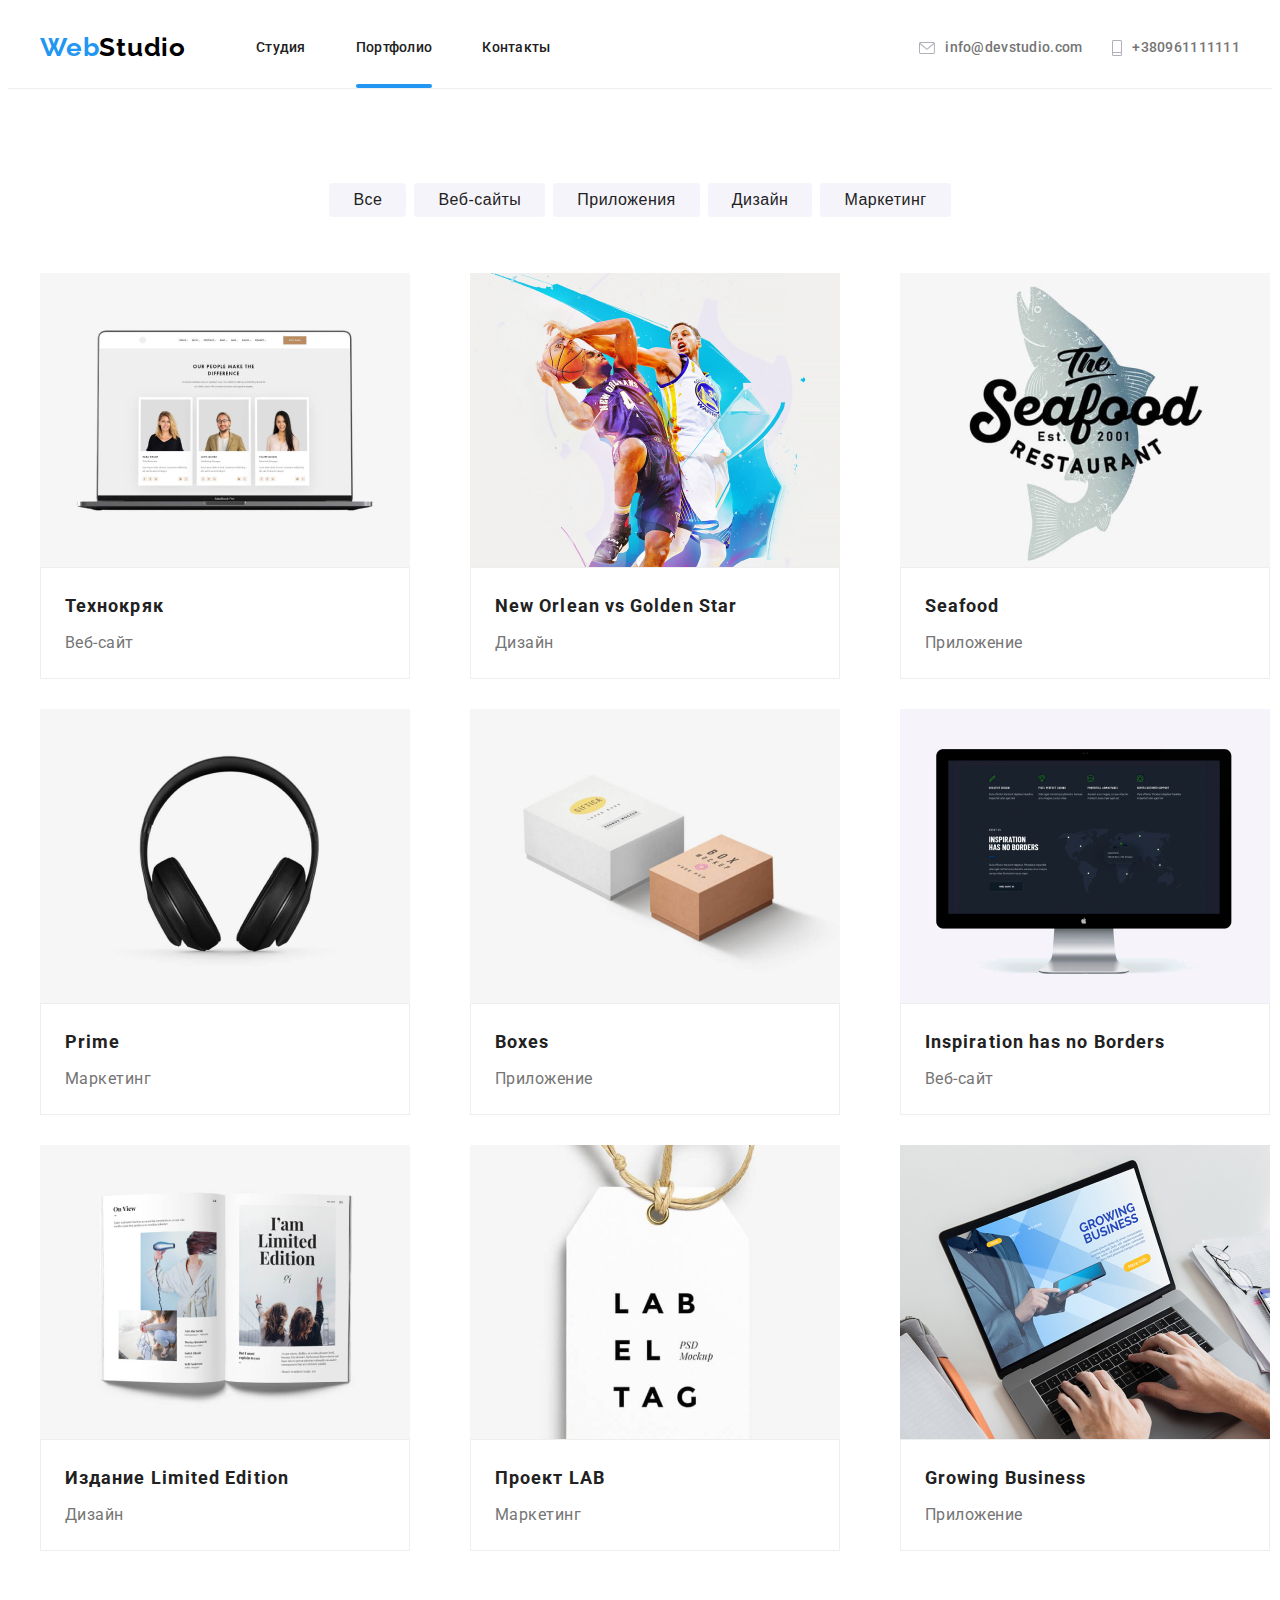
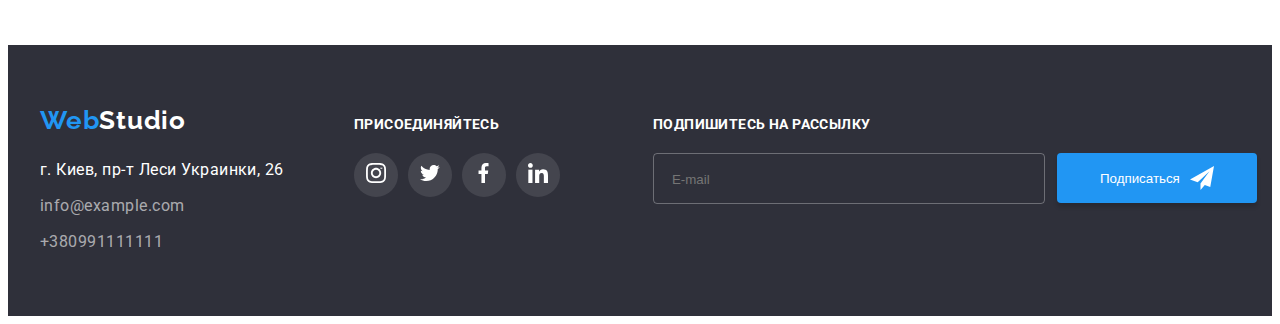
==== commit 7c930e98: "исправил ошибки" ====
--- a/portfolio.html
+++ b/portfolio.html
@@ -48,7 +48,9 @@
             </li>
 
             <li class="navigation-item">
-              <a class="navigation-link link" href="">Контакты</a>
+              <a class="navigation-link link" href=""
+                ><span class="active">Контакты</span></a
+              >
             </li>
           </ul>
         </nav>
@@ -56,7 +58,12 @@
         <ul class="contact-list list">
           <li class="header-links-item">
             <a href="mailto:info@devstudio.com" class="contact-link link"
-              ><svg class="header-icons" fill="currentColour">
+              ><svg
+                class="header-icons"
+                fill="currentColour"
+                width="16px"
+                height="12px"
+              >
                 <use href="./images/sprite.svg#icon-envelope"></use>
               </svg>
               info@devstudio.com</a
@@ -64,7 +71,12 @@
           </li>
           <li class="header-links-item">
             <a href="tel:+380961111111" class="contact-link link"
-              ><svg class="header-icons-tel" fill="currentColour">
+              ><svg
+                class="header-icons-tel"
+                fill="currentColour"
+                width="10px"
+                height="16px"
+              >
                 <use href="./images/sprite.svg#icon-Vector"></use>
               </svg>
               +380961111111</a
--- a/css/style.css
+++ b/css/style.css
@@ -96,8 +96,6 @@
   border-bottom: var(--fives-colour) 1px solid;
 }
 .header-icons-tel {
-  width: 10px;
-  height: 16px;
   margin-right: 10px;
 }
 .active-page-link {
@@ -105,14 +103,13 @@
   position: relative;
   transition-duration: 250ms;
   transition-timing-function: cubic-bezier(0.4, 0, 0.2, 1);
+  border-radius: 2px;
 }
 .active-page-link:visited {
   color: var(--akcent-color);
 }
 
 .header-icons {
-  width: 16px;
-  height: 12px;
   margin-right: 10px;
 }
 .header-links-item {
@@ -189,6 +186,8 @@
 
 .active-page-link::after {
   opacity: 1;
+  border-radius: 2px;
+  height: 4px;
 }
 
 .navigation-link:hover,
@@ -306,6 +305,7 @@
   background-color: var(--akcent-color);
   transition-duration: 250ms;
   transition-timing-function: cubic-bezier(0.4, 0, 0.2, 1);
+  cursor: pointer;
 }
 .model-btn1 {
   background: var(--secondary-bg-colour);
@@ -318,7 +318,7 @@
   padding-bottom: 6px;
   letter-spacing: 0.03em;
   border-width: 2px;
-
+  cursor: pointer;
   color: var(--third-colour);
   border-color: transparent;
   transition: color 250ms cubic-bezier(0.4, 0, 0.2, 1),
@@ -541,18 +541,10 @@
   display: flex;
   justify-content: center;
   align-items: center;
-  width: 44px;
-  height: 44px;
-  border-radius: 50%;
-}
-/*.icons-thumb {
-  display: flex;
   height: 44px;
   width: 44px;
-  justify-content: center;
-  align-items: center;
   border-radius: 50%;
-}*/
+}
 
 .social-list {
   margin-top: 16px;
@@ -561,15 +553,9 @@
 }
 .social-list-icon {
   fill: var(--vectors);
-  display: flex;
-  height: 44px;
-  width: 44px;
-  justify-content: center;
-  align-items: center;
-  border-radius: 50%;
-}
-.social-list-link:focus .icons-thumb,
-.social-list-link:hover .icons-thumb,
+}
+.social-list-link:focus,
+.social-list-link:hover,
 .social-list-link:focus .social-list-icon,
 .social-list-link:hover .social-list-icon {
   fill: var(--first-colour);
@@ -593,7 +579,7 @@
   fill: var(--vectors);
 }
 .partners-link {
-  transition-duration: 2350ms;
+  transition-duration: 250ms;
   transition-timing-function: cubic-bezier(0.4, 0, 0.2, 1);
 
   box-sizing: border-box;
@@ -602,16 +588,10 @@
   align-items: center;
   justify-content: center;
   fill: var(--vectors);
-}
-
-.partners-thumb {
   width: 170px;
   height: 90px;
   border: 1px solid var(--vectors);
   border-radius: 4px;
-  display: flex;
-  justify-content: center;
-  align-items: center;
 }
 
 .partners-list {
@@ -623,7 +603,7 @@
   transition-duration: 250ms;
   transition-timing-function: cubic-bezier(0.4, 0, 0.2, 1);
 }
-.partners-link:hover .partners-thumb {
+.partners-link:hover {
   border: 1px solid var(--akcent-color);
   transition-duration: 250ms;
   transition-timing-function: cubic-bezier(0.4, 0, 0.2, 1);
@@ -634,7 +614,7 @@
   transition-duration: 250ms;
   transition-timing-function: cubic-bezier(0.4, 0, 0.2, 1);
 }
-.partners-link:focus .partners-thumb {
+.partners-link:focus {
   border: 1px solid var(--akcent-color);
 
   outline: none;
@@ -666,15 +646,19 @@
   line-height: 1.71;
   letter-spacing: 0.03em;
   margin-top: 20px;
+  color: rgba(255, 255, 255, 0.6);
+  transition: color 250ms var(--time-function);
 }
 .footer-wraper {
   margin-right: 70px;
 }
 
 .adress-item {
+  display: block;
   color: var(--first-colour);
   transition: color 250ms cubic-bezier(0.4, 0, 0.2, 1);
   color: var(--first-colour);
+  white-space: nowrap;
 }
 
 .footer-contacts {
@@ -773,6 +757,7 @@
   width: 358px;
   margin-right: 12px;
   text-align: center;
+  color: var(--first-colour);
 }
 footer input {
   background-color: var(--grey-bgc);
@@ -791,6 +776,8 @@
   align-items: center;
   text-align: center;
   padding: 10px 29px;
+  cursor: pointer;
+  border: none;
   transition-duration: 250ms;
   transition-timing-function: cubic-bezier(0.4, 0, 0.2, 1);
 }
@@ -813,6 +800,7 @@
   display: flex;
 }
 /*==========END FOOTER========*/
+/*=========OVERLAY==========*/
 .overlay {
   position: absolute;
   height: 294px;
@@ -838,6 +826,7 @@
 .teem-list-link-wraper:focus .overlay {
   transform: translateY(0%);
 }
+/*========END OVERLAY=======*/
 .backdrop {
   position: fixed;
   top: 0;
@@ -845,6 +834,7 @@
   width: 100vw;
   height: 100vh;
   transition: all 250ms linear;
+  background: rgba(0, 0, 0, 0.2);
 }
 .modal {
   position: absolute;
@@ -867,6 +857,8 @@
   border: 1px solid rgba(0, 0, 0, 0.1);
   border-radius: 50%;
   cursor: pointer;
+  background-position: center;
+  border: none;
 }
 
 .modal-close-btn:hover,
@@ -939,27 +931,30 @@
   fill: var(--akcent-color);
 }
 .modal-form-message {
+  width: 100%;
+  height: 120px;
+  border: 1px solid rgba(33, 33, 33, 0.2);
+
+  border-radius: 4px;
+  padding: 12px 16px;
+  resize: none;
+  transition: border-color 250ms cubic-bezier(0.4, 0, 0.2, 1);
+}
+.modal-form-message:focus {
+  border-color: var(--akcent-color);
+  outline: none;
+}
+.modal-form-message::placeholder {
+  color: rgba(117, 117, 117, 0.5);
+
   font-family: var(--main-font);
   font-style: normal;
   font-weight: normal;
   font-size: 12px;
   line-height: 1.16;
   letter-spacing: 0.01em;
-
-  color: rgba(117, 117, 117, 0.5);
-  width: 100%;
-  height: 120px;
-  border: 1px solid rgba(33, 33, 33, 0.2);
-
-  border-radius: 4px;
-  padding: 12px 16px;
-  resize: none;
-  transition: border-color 250ms cubic-bezier(0.4, 0, 0.2, 1);
-}
-.modal-form-message:focus {
-  border-color: var(--akcent-color);
-  outline: none;
-}
+}
+
 .modal-form-check-desc {
   display: flex;
   align-items: center;
@@ -968,28 +963,42 @@
   font-size: 14px;
   line-height: 1.71;
   letter-spacing: 0.03em;
+  margin-bottom: 40px;
+  text-align: center;
+}
+.modal-form-check-desk-link {
+  color: var(--akcent-color);
 }
 .modal-form-check-desc::before {
   content: '';
   display: block;
   width: 16px;
-  height: 15px;
+  height: 16px;
   border: 1px solid var(--third-colour);
   border-radius: 4px;
   margin-right: 8px;
-}
+  cursor: pointer;
+}
+.modal-form-term:checked + .modal-form-check-desc::before {
+  background-image: url(../images/chekbox/icon-check.svg);
+  background-position: center;
+  background-color: var(--akcent-color);
+}
+/*
 .modal-form-term:checked + .modal-form-check-desc::before {
   background-image: url(../images/sprite.svg#icon-icon-check);
   background-repeat: no-repeat;
   background-position: center;
   background-color: var(--accent-color);
   border-color: var(--accent-color);
-}
+}*/
 
 .modal-form-term:focus + .modal-form-check-desc::before {
-  outline-color: #2196f3;
-}
-
+  border-color: var(--akcent-color);
+}
+.modal-checkbox_line {
+  margin-bottom: 40px;
+}
 .modal-form-btn {
   min-width: 200px;
   min-height: 50px;
@@ -998,12 +1007,16 @@
   box-shadow: 0px 4px 4px rgba(0, 0, 0, 0.15);
   border-radius: 4px;
   color: var(--first-colour);
-  margin-top: 30px;
+  padding: 10px 32px;
+
+  cursor: pointer;
+  border: 0;
 }
 .modal-checkbox_line {
   display: flex;
   margin-left: auto;
   margin-right: auto;
+  display: block;
 }
 .checkbox-icon {
   position: absolute;
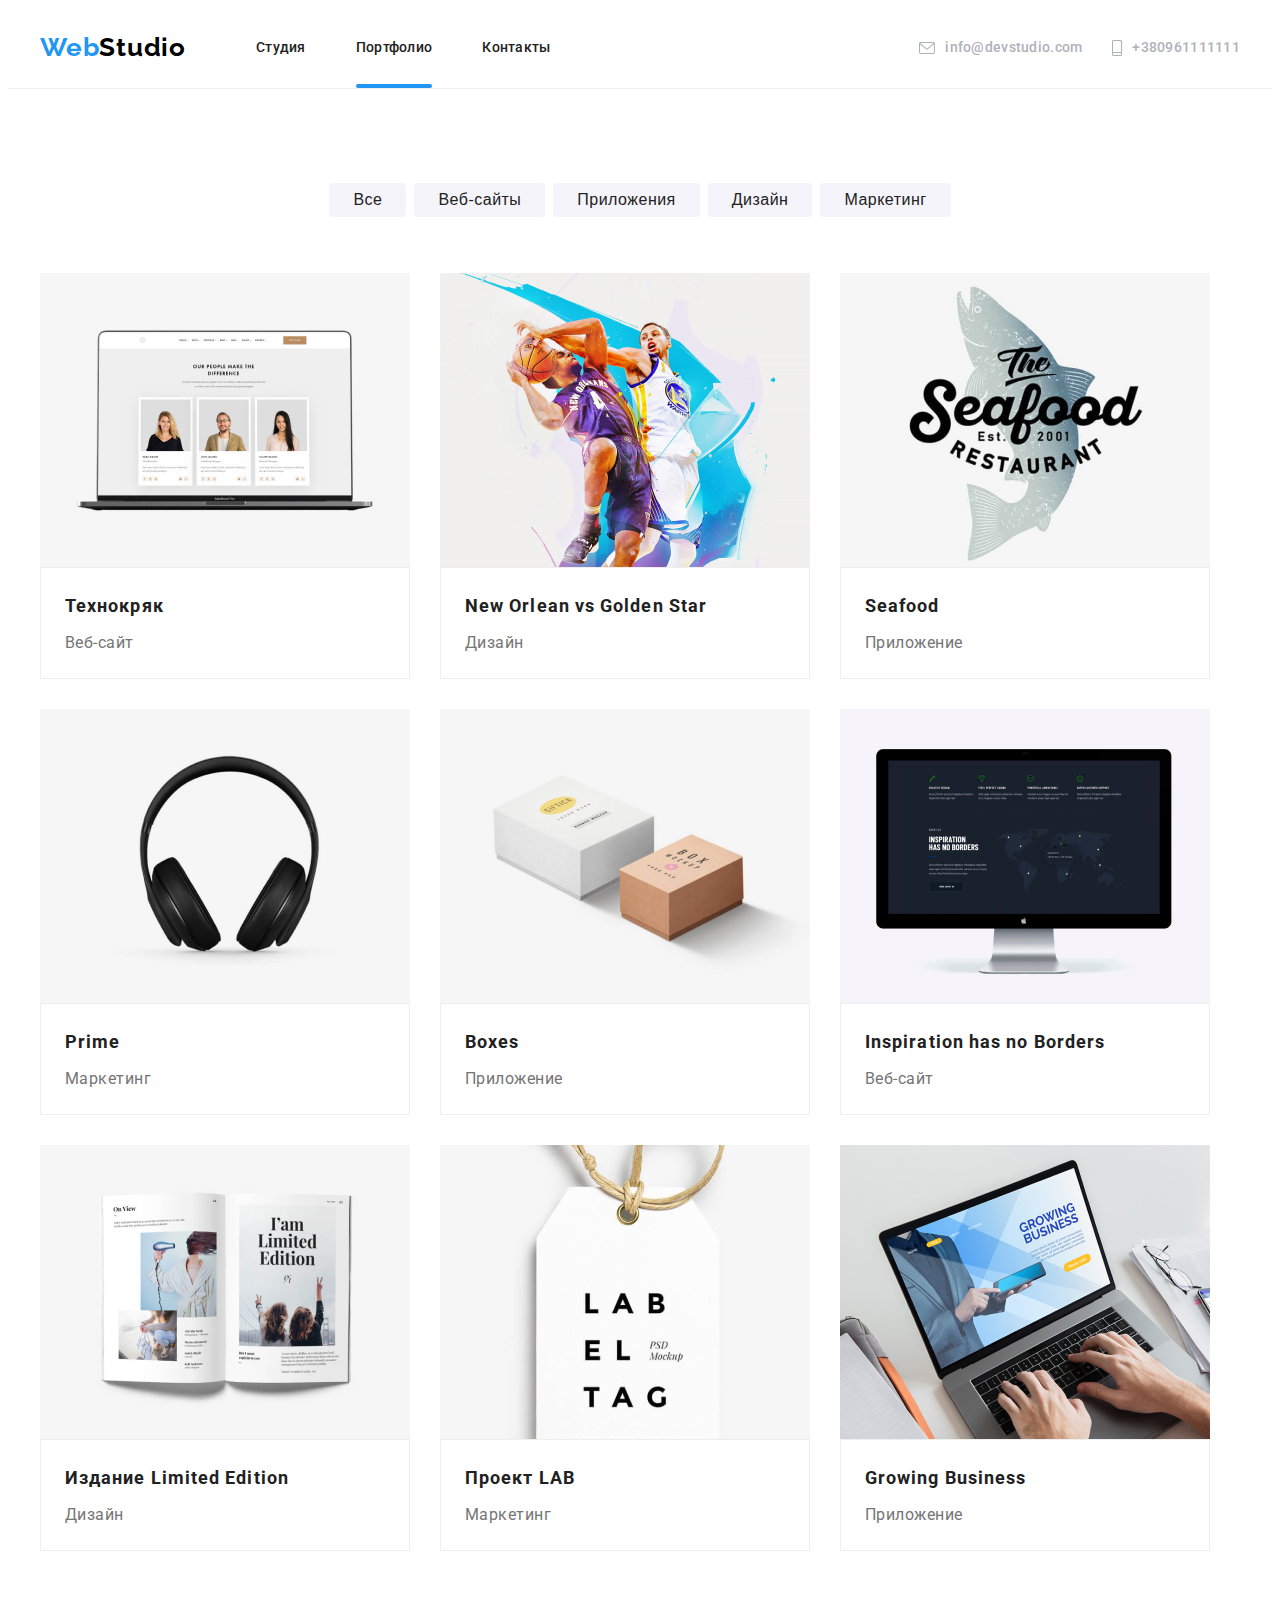
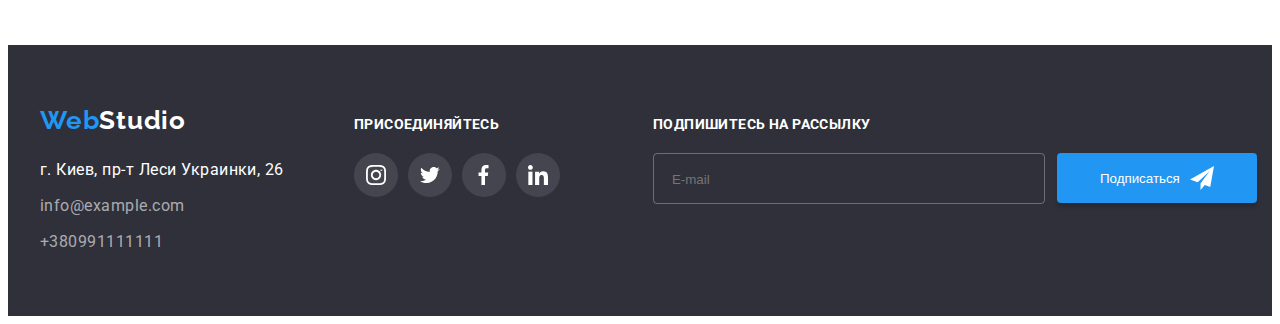
==== commit c067108d: "добавил время на фил" ====
--- a/portfolio.html
+++ b/portfolio.html
@@ -356,36 +356,32 @@
           <p class="invitation">Присоединяйтесь</p>
           <ul class="icon-list list">
             <li class="icon-list-item">
-              <a href="" class="icon-item-link"
-                ><div class="icon-thumb">
-                  <svg class="footer-icons" width="20px" height="20px">
-                    <use href="./images/sprite.svg#icon-instagram"></use>
-                  </svg></div
-              ></a>
+              <a href="" class="icon-item-link">
+                <svg class="footer-icons" width="20px" height="20px">
+                  <use href="./images/sprite.svg#icon-instagram"></use>
+                </svg>
+              </a>
             </li>
             <li class="icon-list-item">
-              <a href="" class="icon-item-link"
-                ><div class="icon-thumb">
-                  <svg class="footer-icons" width="20px" height="20px">
-                    <use href="./images/sprite.svg#icon-Vector6"></use>
-                  </svg></div
-              ></a>
+              <a href="" class="icon-item-link">
+                <svg class="footer-icons" width="20px" height="20px">
+                  <use href="./images/sprite.svg#icon-Vector6"></use>
+                </svg>
+              </a>
             </li>
             <li class="icon-list-item">
-              <a href="" class="icon-item-link"
-                ><div class="icon-thumb">
-                  <svg class="footer-icons" width="20px" height="20px">
-                    <use href="./images/sprite.svg#icon-Vector7"></use>
-                  </svg></div
-              ></a>
+              <a href="" class="icon-item-link">
+                <svg class="footer-icons" width="20px" height="20px">
+                  <use href="./images/sprite.svg#icon-Vector7"></use>
+                </svg>
+              </a>
             </li>
             <li class="icon-list-item">
-              <a href="" class="icon-item-link"
-                ><div class="icon-thumb">
-                  <svg class="footer-icons" width="20px" height="20px">
-                    <use href="./images/sprite.svg#icon-linkedin"></use>
-                  </svg></div
-              ></a>
+              <a href="" class="icon-item-link">
+                <svg class="footer-icons" width="20px" height="20px">
+                  <use href="./images/sprite.svg#icon-linkedin"></use>
+                </svg>
+              </a>
             </li>
           </ul>
         </div>
--- a/css/style.css
+++ b/css/style.css
@@ -210,7 +210,8 @@
   padding-top: 32px;
   padding-bottom: 32px;
   transition: color 250ms cubic-bezier(0.4, 0, 0.2, 1);
-  color: var(--second-colour);
+  color: var(--vectors);
+  fill: var(--vectors);
   transition-duration: 250ms;
   transition-timing-function: cubic-bezier(0.4, 0, 0.2, 1);
 }
@@ -261,21 +262,6 @@
   padding-top: 94px;
 }
 
-.about-border-portfolio {
-  background-color: var(--first-colour);
-  padding-right: 24px;
-  padding-left: 24px;
-  padding-top: 20px;
-  padding-bottom: 20px;
-  text-align: left;
-  border: var(--fives-colour) 1px solid;
-}
-
-.about-list-portfolio {
-  display: flex;
-  justify-content: space-between;
-  flex-wrap: wrap;
-}
 .herro-title {
   font-weight: 900;
   font-size: 44px;
@@ -397,6 +383,22 @@
   color: var(--third-colour);
   margin-bottom: 10px;
 }
+.about-border-portfolio {
+  background-color: var(--first-colour);
+  padding-right: 24px;
+  padding-left: 24px;
+  padding-top: 20px;
+  padding-bottom: 20px;
+  text-align: left;
+  border: var(--fives-colour) 1px solid;
+}
+
+.about-list-portfolio {
+  display: flex;
+  flex-wrap: wrap;
+  margin-top: -30px;
+  margin-left: -30px;
+}
 .about-subtitle {
   font-weight: 400;
   font-size: 14px;
@@ -428,8 +430,8 @@
 .about-link {
   transition-duration: 250ms;
   transition-timing-function: cubic-bezier(0.4, 0, 0.2, 1);
-  margin-bottom: 30px;
-  margin-right: -30px;
+  margin-top: 30px;
+  margin-left: 30px;
 }
 .about-link:hover {
   box-shadow: 0px 1px 1px rgba(0, 0, 0, 0.12), 0px 4px 4px rgba(0, 0, 0, 0.06),
@@ -439,9 +441,7 @@
   box-shadow: 0px 1px 1px rgba(0, 0, 0, 0.12), 0px 4px 4px rgba(0, 0, 0, 0.06),
     1px 4px 6px rgba(0, 0, 0, 0.16);
 }
-.about-link:nth-last-child(-n + 3) {
-  margin-bottom: 0;
-}
+
 /*==========Section3==========*/
 .about {
   padding-top: 94px;
@@ -544,24 +544,27 @@
   height: 44px;
   width: 44px;
   border-radius: 50%;
-}
-
+  background-color: var(--first-colour);
+  transition: background-color 250ms cubic-bezier(0.4, 0, 0.2, 1);
+  fill: var(--vectors);
+}
+.social-list-item {
+  display: flex;
+  justify-content: space-between;
+}
 .social-list {
   margin-top: 16px;
   display: flex;
   justify-content: space-between;
 }
 .social-list-icon {
-  fill: var(--vectors);
+  transition-duration: 250ms;
+  transition-timing-function: cubic-bezier(0.4, 0, 0.2, 1);
 }
 .social-list-link:focus,
-.social-list-link:hover,
-.social-list-link:focus .social-list-icon,
-.social-list-link:hover .social-list-icon {
+.social-list-link:hover {
   fill: var(--first-colour);
   background-color: var(--akcent-color);
-  transition-duration: 250ms;
-  transition-timing-function: cubic-bezier(0.4, 0, 0.2, 1);
 }
 /*==========components=======*/
 .logo-light-teme {
@@ -576,22 +579,21 @@
   padding-bottom: 94px;
 }
 .partners-icon {
-  fill: var(--vectors);
+  transition-duration: 250ms;
+  transition-timing-function: cubic-bezier(0.4, 0, 0.2, 1);
 }
 .partners-link {
   transition-duration: 250ms;
   transition-timing-function: cubic-bezier(0.4, 0, 0.2, 1);
-
   box-sizing: border-box;
-
-  display: flex;
-  align-items: center;
-  justify-content: center;
+  display: flex;
   fill: var(--vectors);
   width: 170px;
   height: 90px;
   border: 1px solid var(--vectors);
   border-radius: 4px;
+  justify-content: center;
+  align-items: center;
 }
 
 .partners-list {
@@ -833,7 +835,7 @@
   left: 0;
   width: 100vw;
   height: 100vh;
-  transition: all 250ms linear;
+  transition: visibility 250ms linear, opacity 250ms linear;
   background: rgba(0, 0, 0, 0.2);
 }
 .modal {
@@ -848,6 +850,8 @@
 }
 
 .modal-close-btn {
+  display: flex;
+  align-items: center;
   position: absolute;
   top: 8px;
   right: 8px;
@@ -857,8 +861,7 @@
   border: 1px solid rgba(0, 0, 0, 0.1);
   border-radius: 50%;
   cursor: pointer;
-  background-position: center;
-  border: none;
+  background-position: top;
 }
 
 .modal-close-btn:hover,
@@ -911,9 +914,8 @@
   transition: background-colour 250ms;
 }
 .modal-form-field {
+  margin-bottom: 4px;
   position: relative;
-  margin-top: 10px;
-  margin-bottom: 4px;
   font-family: var(--main-font);
   font-style: normal;
   font-weight: normal;
@@ -923,6 +925,10 @@
 
   color: #757575;
 }
+.modal-form-field:not(:first-child) {
+  margin-top: 10px;
+}
+
 .modal-form-input-wraper {
   position: relative;
   display: block;
@@ -934,25 +940,38 @@
   width: 100%;
   height: 120px;
   border: 1px solid rgba(33, 33, 33, 0.2);
-
+  margin-bottom: 20px;
   border-radius: 4px;
   padding: 12px 16px;
   resize: none;
   transition: border-color 250ms cubic-bezier(0.4, 0, 0.2, 1);
 }
-.modal-form-message:focus {
-  border-color: var(--akcent-color);
-  outline: none;
-}
-.modal-form-message::placeholder {
-  color: rgba(117, 117, 117, 0.5);
-
+.modal-form-field_commentaries {
+  margin-top: 10px;
+  margin-bottom: 4px;
+  position: relative;
   font-family: var(--main-font);
   font-style: normal;
   font-weight: normal;
   font-size: 12px;
   line-height: 1.16;
   letter-spacing: 0.01em;
+
+  color: #757575;
+}
+.modal-form-message:focus {
+  border-color: var(--akcent-color);
+  outline: none;
+}
+.modal-form-message::placeholder {
+  color: rgba(117, 117, 117, 0.5);
+
+  font-family: var(--main-font);
+  font-style: normal;
+  font-weight: normal;
+  font-size: 12px;
+  line-height: 1.16;
+  letter-spacing: 0.01em;
 }
 
 .modal-form-check-desc {
@@ -983,22 +1002,16 @@
   background-image: url(../images/chekbox/icon-check.svg);
   background-position: center;
   background-color: var(--akcent-color);
-}
-/*
-.modal-form-term:checked + .modal-form-check-desc::before {
-  background-image: url(../images/sprite.svg#icon-icon-check);
-  background-repeat: no-repeat;
-  background-position: center;
-  background-color: var(--accent-color);
-  border-color: var(--accent-color);
-}*/
+
+  background-position: top;
+  display: flex;
+  align-items: center;
+}
 
 .modal-form-term:focus + .modal-form-check-desc::before {
   border-color: var(--akcent-color);
 }
-.modal-checkbox_line {
-  margin-bottom: 40px;
-}
+
 .modal-form-btn {
   min-width: 200px;
   min-height: 50px;
@@ -1008,7 +1021,7 @@
   border-radius: 4px;
   color: var(--first-colour);
   padding: 10px 32px;
-
+  margin-top: 30px;
   cursor: pointer;
   border: 0;
 }
